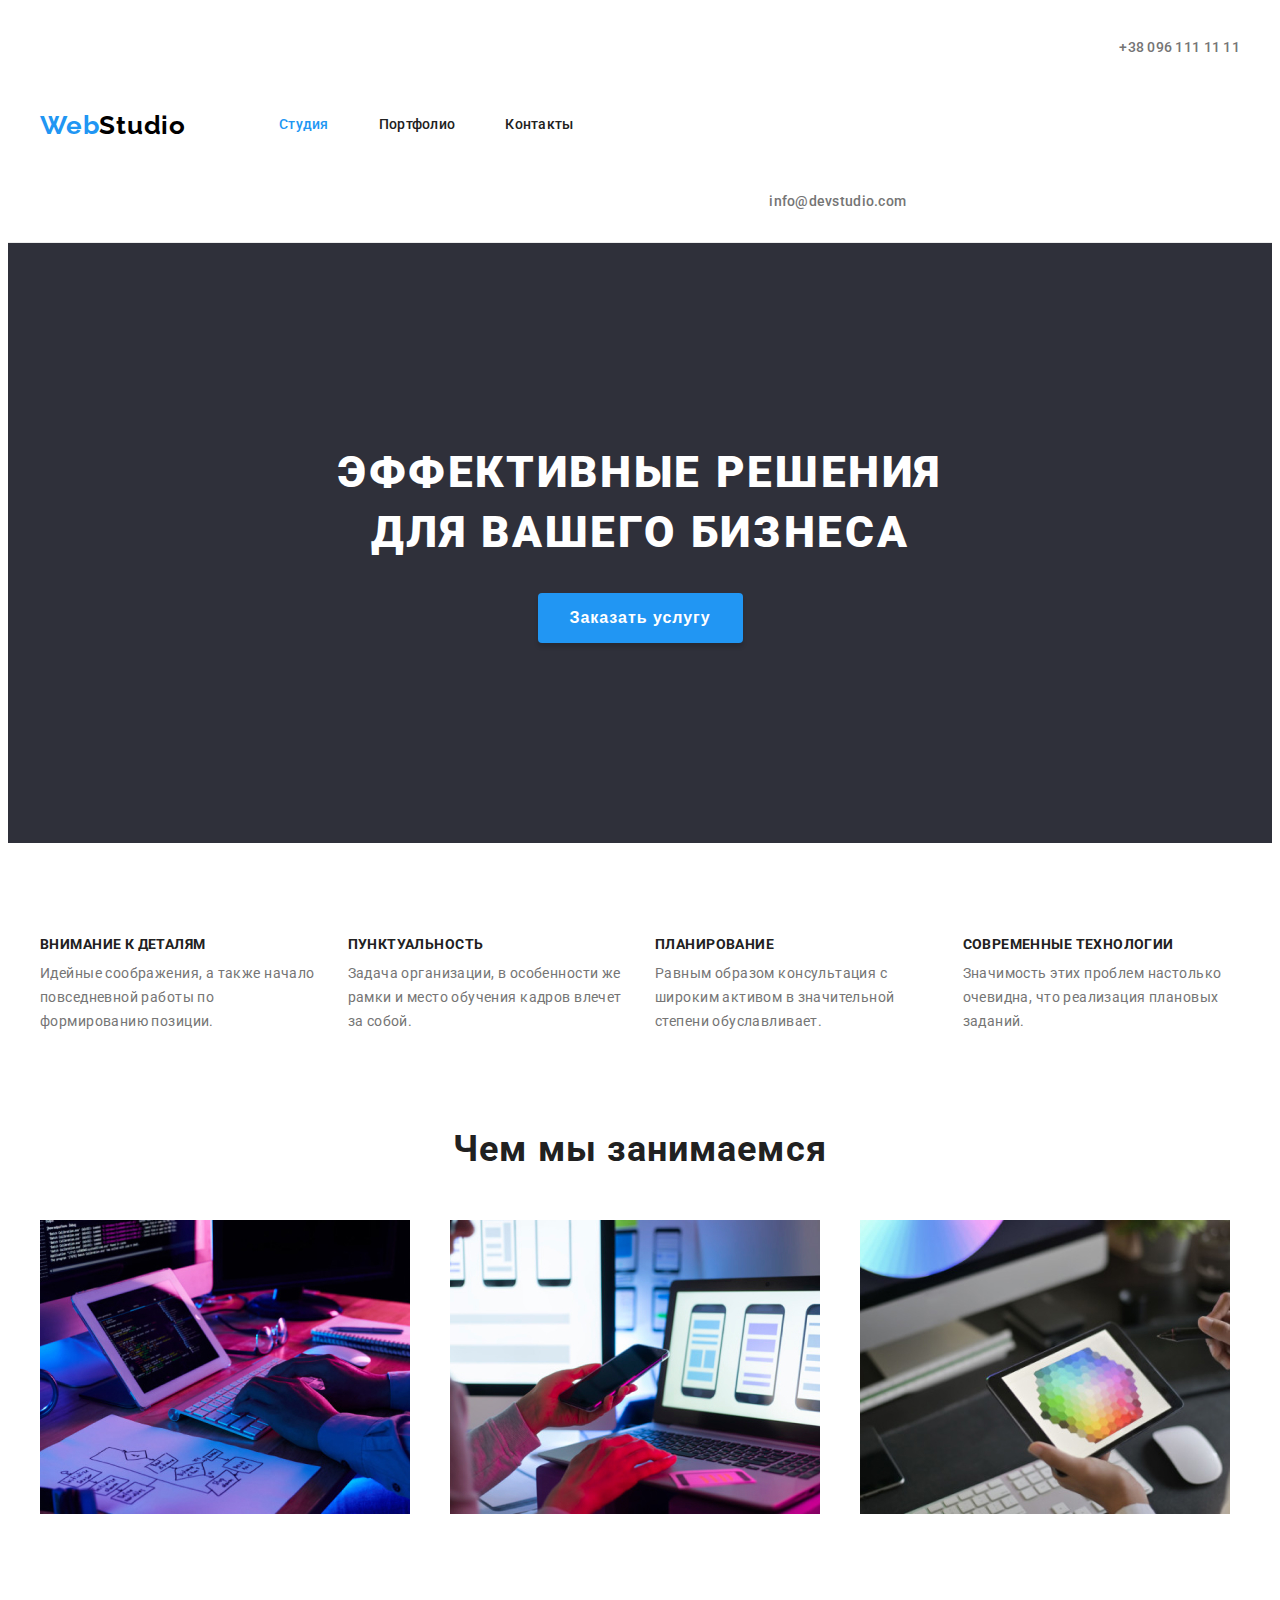
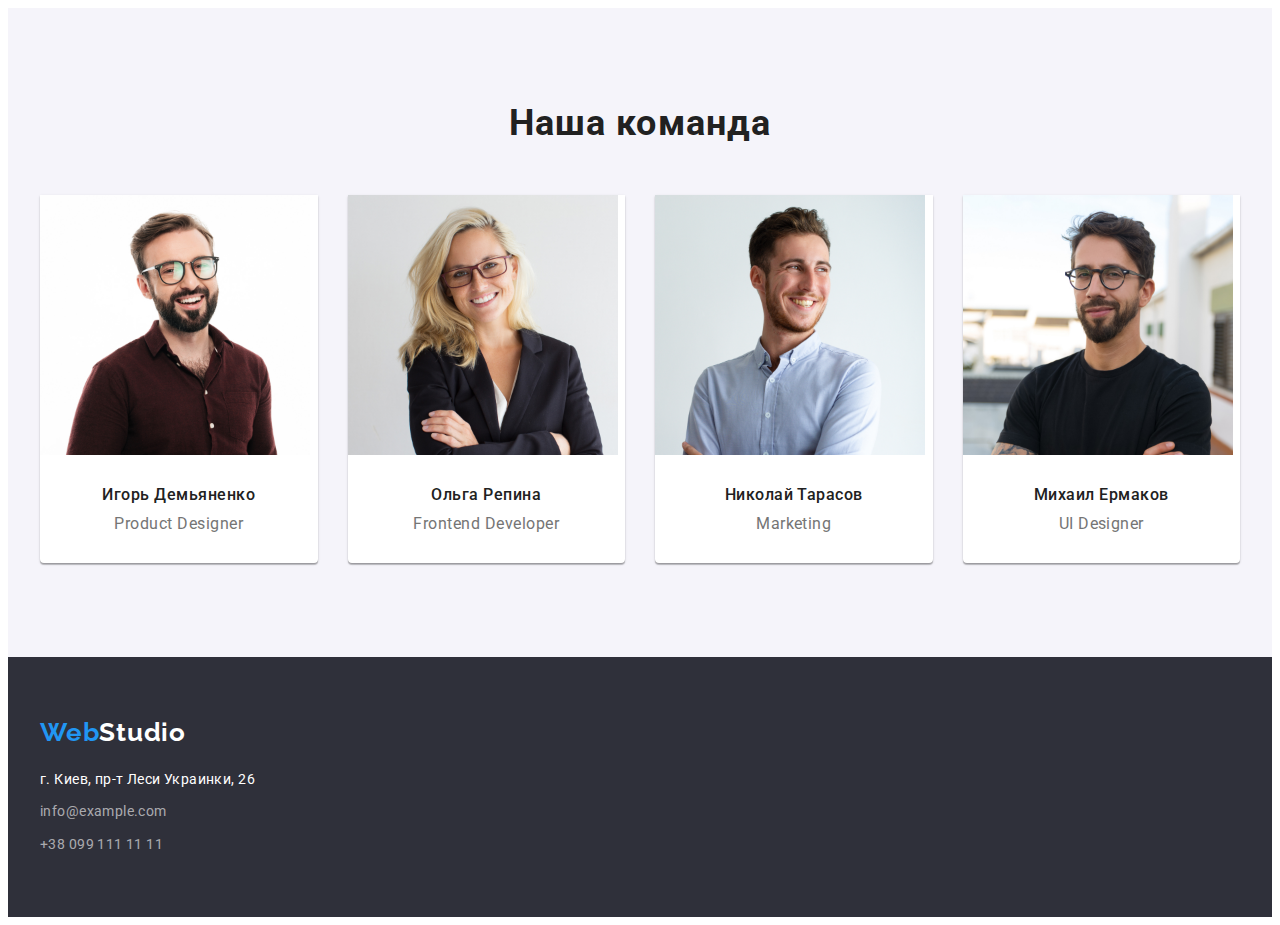
==== index.html @ 8e65040d "добавил svg в контакты" ====
<!DOCTYPE html>
<html lang="ru">

<head>
   <meta charset="UTF-8">
   <meta http-equiv="X-UA-Compatible" content="IE=edge">
   <meta name="viewport" content="width=device-width, initial-scale=1.0">
   <link rel="stylesheet" href="https://cdnjs.cloudflare.com/ajax/libs/modern-normalize/1.1.0/modern-normalize.min.css"
      integrity="sha512-wpPYUAdjBVSE4KJnH1VR1HeZfpl1ub8YT/NKx4PuQ5NmX2tKuGu6U/JRp5y+Y8XG2tV+wKQpNHVUX03MfMFn9Q=="
      crossorigin="anonymous" referrerpolicy="no-referrer" />
   <link rel="preconnect" href="https://fonts.googleapis.com">
   <link rel="preconnect" href="https://fonts.gstatic.com" crossorigin>
   <link
      href="https://fonts.googleapis.com/css2?family=Raleway:wght@700&family=Roboto:wght@400;500;700;900&display=swap"
      rel="stylesheet">
   <link rel="stylesheet" href="./css/styles.css">
   <title>Webstudio</title>
</head>

<body>
   <header class="page-header">
      <div class="container">
         <a class="logo link" href="./index.html" lang="en"><span class="logo-accent">Web</span>Studio</a>
         <!--Навигация на другие страници-->
         <nav class="main-nav">
            <ul class="main-nav-list item">
               <li class="main-nav-list-item"><a class="link-main-nav link link-main-nav-accent"
                     href="./index.html">Студия</a></li>
               <li class="main-nav-list-item"><a class="link-main-nav link" href="./portfolio.html">Портфолио</a></li>
               <li class="main-nav-list-item"><a class="link-main-nav link" href="">Контакты</a></li>
            </ul>
         </nav>
         <!--Контакты-->

         <ul class="head-contact item">
            <li class="list-head-contact">
               <svg>
                  <use href=""></use>
               </svg>
               <a class="link-contact link" href="mailto:info@devstudio.com">info@devstudio.com</a>
            </li>
            <li class="list-head-contact"><a class="link-contact link" href="tel:+380961111111">+38 096 111 11 11</a>
            </li>
         </ul>
      </div>

   </header>

   <main>
      <!--главный блок-->
      <section class="section background">
         <h1 class="main-title">Эффективные решения <br> для вашего бизнеса</h1>
         <button class="button" type="button">Заказать услугу</button>

      </section>

      <!--Особенности сайта-->
      <section class="section section-features">
         <div class="container">
            <h2 class="title-second visually-hidden">Особенности сайта</h2>
            <ul class="feature-list item">
               <li class="feature-item">
                  <h3 class="feature-title">Внимание к деталям</h3>
                  <p class="text-feature">Идейные соображения, а также начало повседневной работы по формированию
                     позиции.
                  </p>
               </li>
               <li class="feature-item">
                  <h3 class="feature-title">Пунктуальность</h3>
                  <p class="text-feature">Задача организации, в особенности же рамки и место обучения кадров влечет за
                     собой.</p>
               </li>
               <li class="feature-item">
                  <h3 class="feature-title">Планирование</h3>
                  <p class="text-feature">Равным образом консультация с широким активом в значительной степени
                     обуславливает.</p>
               </li>
               <li class="feature-item">
                  <h3 class="feature-title">Современные технологии</h3>
                  <p class="text-feature">Значимость этих проблем настолько очевидна, что реализация плановых заданий.
                  </p>
               </li>
            </ul>
         </div>

      </section>

      <!-- Чем мы занимаемся   -->
      <section class="section section-benefits">
         <div class="container">
            <h2 class="title-description">Чем мы занимаемся</h2>
            <ul class="list-description item">
               <li class="item-description"><img class="img-description" src="./image/box_1.jpg"
                     alt="руки на клавиатуре" width="370" height="294"> </li>
               <li class="item-description"><img class="img-description" src="./image/box_2.jpg" alt="в руках телефон"
                     width="370" height="294"></li>
               <li class="item-description"><img class="img-description" src="./image/box_3.jpg" alt="в руках планшет"
                     width="370" height="294"></li>
            </ul>
         </div>

      </section>

      <!-- Наша команда -->
      <section class="section team">
         <div class="container">
            <h2 class="title-team">Наша команда</h2>
            <ul class="list-team item">
               <li class="item-team"><img class="img-team" src="./image/igor.jpg" alt="Игорь" width="270" height="260">
                  <div class="block-name-profession">
                     <h3 class="title-name-team">Игорь Демьяненко</h3>
                     <p class="profession">Product Designer</p>
                  </div>
               </li>
               <li class="item-team"><img class="img-team" src="./image/olga.jpg" alt="Ольга" width="270" height="260">
                  <div class="block-name-profession">
                     <h3 class="title-name-team">Ольга Репина</h3>
                     <p class="profession">Frontend Developer</p>
                  </div>
               </li>
               <li class="item-team"><img class="img-team" src="./image/niko.jpg" alt="Николай" width="270"
                     height="260">
                  <div class="block-name-profession">
                     <h3 class="title-name-team">Николай Тарасов</h3>
                     <p class="profession">Marketing</p>
                  </div>
               </li>
               <li class="item-team"><img class="img-team" src="./image/miha.jpg" alt="Михаил" width="270" height="260">
                  <div class="block-name-profession">
                     <h3 class="title-name-team">Михаил Ермаков</h3>
                     <p class="profession">UI Designer</p>
                  </div>
               </li>
            </ul>
         </div>

      </section>
   </main>

   <!-- Футер контакты -->
   <footer class="page-footer">
      <div class="container background">
         <a class="logo link logo-footer" href="./index.html" lang="en"><span class="logo-accent">Web</span>Studio</a>
         <address>
            <ul class="list-contact item">
               <li class="item-adress"><a class="link-adress link" href="https://goo.gl/maps/WN71BLrKNxGnRLgBA"
                     target="blank" rel="noopener noreferrer">г. Киев, пр-т Леси Украинки, 26</a></li>
               <!-- нужно добавить атрибуты к таргет бланк, не помню какие -->
               <li class="item-contact"><a class="link-tel-email link"
                     href="mailto:info@devstudio.com">info@example.com</a></li>
               <li class="item-contact"><a class="link-tel-email link" href="tel:+380991111111">+38 099 111 11 11</a>
               </li>
            </ul>
         </address>
      </div>

   </footer>
</body>

</html>
---- css/styles.css ----
/* голубой #2196F3 */
/* цвет основоного текста, абзацев #757575 */
/* белые слова #FFFFFF */
/* заголовки и навигация #212121 */
/* Raleway – 700, а для Roboto – 400, 500, 700 и 900 */

:root {
   --color-title: #212121;
   --color-main: #757575;
   --color-accent: #2196f3;
   --color-background: #2f303a;
}

h1,
h2,
h3,
h4,
h5,
h6,
p {
   margin-top: 0;
   margin-bottom: 0;
}

ul,
ol {
   margin-top: 0;
   margin-bottom: 0;
   padding-left: 0;
}

body {
   font-family: "Roboto", sans-serif;
   color: var(--color-main);
}

img {
   display: block;
}

/* Components */
.link {
   text-decoration: none;
   color: inherit;
}
.item {
   list-style: none;
}
.logo {
   display: block;
   padding: 24px 0;

   font-family: Raleway, sans-serif;
   letter-spacing: 0.03em;
   font-weight: 700;
   font-size: 26px;
   line-height: 1.19;
   color: #000000;
}
.logo-accent {
   color: var(--color-accent);
}

.container {
   width: 1200px;
   margin: 0 auto;
   padding: 0 15px;
}

.section {
   padding-bottom: 94px;
   padding-top: 94px;
}
/* .padding-container {
   padding-top: 94px;
   padding-bottom: 94px;
} */

.visually-hidden {
   position: absolute;
   clip: rect(0 0 0 0);
   width: 1px;
   height: 1px;
   margin: -1px;
}
/* End Components */

/* Header */

.page-header {
   border-bottom: 1px solid #ececec;
}

.page-header .container {
   display: flex;
   align-items: center;
}

.main-nav {
   margin-left: 93px;
}

.main-nav-list {
   display: flex;
}

.link-main-nav {
   display: block;
   padding: 32px 0;

   font-weight: 500;
   font-size: 14px;
   line-height: 1.14;
   letter-spacing: 0.02em;
   color: var(--color-title);
}

.link-main-nav:hover,
.link-main-nav:focus {
   color: var(--color-accent);
}

.main-nav-list-item {
   margin-left: 50px;
}

.main-nav-list-item:first-child {
   margin-left: 0;
}

.head-contact {
   display: flex;
   margin-left: auto;
}

/* .list-head-contact {
   margin-left: 50px;
}

.list-head-contact:first-child {
   margin-left: 0;
} */

.list-head-contact:not(:first-child) {
   margin-left: 50px;
}

.link-contact {
   display: block;
   padding: 32px 0;

   font-weight: 500;
   font-size: 14px;
   line-height: 1.14;
   letter-spacing: 0.02em;
   color: var(--color-main);
}

.link-main-nav-accent {
   color: var(--color-accent);
}
.link-contact:hover,
.link-contact:focus {
   color: var(--color-accent);
}

/* End header */

/* Hero */
.section.background {
   background-color: var(--color-background);
   padding: 200px 0;
}
.main-title {
   margin-bottom: 30px;

   font-weight: 900;
   font-size: 44px;
   line-height: 1.36;
   text-align: center;
   letter-spacing: 0.06em;
   text-transform: uppercase;

   color: #ffffff;
}
.button {
   display: block;
   padding: 10px 32px;
   margin-left: auto;
   margin-right: auto;

   font-weight: 700;
   font-size: 16px;
   line-height: 1.87;
   letter-spacing: 0.06em;
   color: #ffffff;
   background: var(--color-accent);
   box-shadow: 0px 4px 4px rgba(0, 0, 0, 0.15);
   border-radius: 4px;
   cursor: pointer;
   border: none;
}
.button:hover,
.button:focus {
   background-color: #188ce8;
}

/* End Hero */

/* Особенности сайта */
.section-features {
   padding-bottom: 47px;
}

.feature-list {
   display: flex;
   flex-wrap: wrap;
   margin-top: -30px;
   margin-left: -30px;
}

.feature-item {
   margin-top: 30px;
   margin-left: 30px;
   flex-basis: calc((100% - 120px) / 4);
}

.feature-title {
   font-size: 14px;
   line-height: 1.14;
   letter-spacing: 0.03em;
   text-transform: uppercase;
   color: var(--color-title);
}
.text-feature {
   margin-top: 10px;

   font-size: 14px;
   line-height: 1.71;
   letter-spacing: 0.03em;
}
/* End Особенностей сайта */

/* Чем мы занимаемся */
.section-benefits {
   padding-top: 47px;
}

.list-description {
   display: flex;
   flex-wrap: wrap;
   margin-top: -30px;
   margin-left: -30px;
}

.item-description {
   margin-top: 30px;
   margin-left: 30px;
   flex-basis: calc((100% - 90px) / 3);
}

.title-description {
   margin-bottom: 50px;

   font-size: 36px;
   line-height: 1.17;
   letter-spacing: 0.03em;
   text-align: center;
   color: var(--color-title);
}
/* End чем мы занимаемся */

/* Our team */
.section.team {
   background: #f5f4fa;
}

.title-team {
   margin-bottom: 50px;

   font-size: 36px;
   line-height: 1.17;
   letter-spacing: 0.03em;
   text-align: center;
   color: var(--color-title);
}

.list-team {
   display: flex;
   flex-wrap: wrap;
   margin-top: -30px;
   margin-left: -30px;
}

/* .item-team + .item-team {
   margin-left: 30px;
} */

.item-team {
   margin-top: 30px;
   margin-left: 30px;
   flex-basis: calc((100% - 120px) / 4);

   background: #ffffff;
   box-shadow: 0px 1px 3px rgba(0, 0, 0, 0.12), 0px 1px 1px rgba(0, 0, 0, 0.14), 0px 2px 1px rgba(0, 0, 0, 0.2);
   border-radius: 0px 0px 4px 4px;
}

.block-name-profession {
   padding: 30px 0;
}

.title-name-team {
   margin-bottom: 10px;

   font-weight: 500;
   font-size: 16px;
   line-height: 1.19;
   letter-spacing: 0.03em;
   text-align: center;
   color: var(--color-title);
}
.profession {
   font-size: 16px;
   line-height: 1.19;
   letter-spacing: 0.03em;
   text-align: center;
}
/* End our team */

/* Footer */
.page-footer {
   background-color: var(--color-background);
}

footer .logo {
   padding-top: 60px;
   padding-bottom: 0;
}

.list-contact {
   margin-top: 20px;
}

.item-contact {
   margin-top: 9px;
}

.item-contact:last-child {
   padding-bottom: 60px;
}

.link-adress {
   font-size: 14px;
   line-height: 1.71;
   letter-spacing: 0.03em;
   font-style: normal;
   color: #ffffff;
}
.link-tel-email {
   font-size: 14px;
   font-style: normal;
   line-height: 1.71;
   letter-spacing: 0.03em;
   color: rgba(255, 255, 255, 0.6);
}
.logo-footer {
   color: #ffffff;
}

/* Portfolio */

.list-button {
   display: flex;
   justify-content: center;
   flex-wrap: wrap;
   margin-bottom: 50px;
}

.item-list-button {
   margin-left: 8px;
}

.item-list-button:first-child {
   margin-left: 0;
}

.button-portfolio {
   padding: 6px 22px;

   background: #f5f4fa;
   border-radius: 4px;
   font-family: inherit;
   font-weight: 500;
   font-size: 16px;
   line-height: 1.62;
   letter-spacing: 0.03em;
   text-align: center;
   color: var(--color-title);
   border: none;

   cursor: pointer;
}
.button-portfolio:hover,
.button-portfolio:focus {
   color: #ffffff;
   background: var(--color-accent);
}

.list-cards {
   display: flex;
   flex-wrap: wrap;
   margin-top: -30px;
   margin-left: -30px;
   /* justify-content: space-between; */
}

.item-cards {
   margin-top: 30px;
   margin-left: 30px;
   flex-basis: calc((100% - 90px) / 3);
}

/* .item-cards:not(:nth-last-child(-n + 3)) {
   margin-bottom: 30px;
}

.item-cards:nth-child(3n) {
   margin-right: 0;
} Другой способ*/

.block-portfolio-cards {
   padding: 20px 24px;
   border: 1px solid #eeeeee;
}

.title-cards {
   margin-bottom: 4px;

   font-size: 18px;
   line-height: 2;
   letter-spacing: 0.06em;
   color: var(--color-title);
}
.description-cards {
   font-size: 16px;
   line-height: 1.87;
   letter-spacing: 0.03em;
   color: var(--color-main);
}

.end-padding {
   padding-bottom: 94px;
}
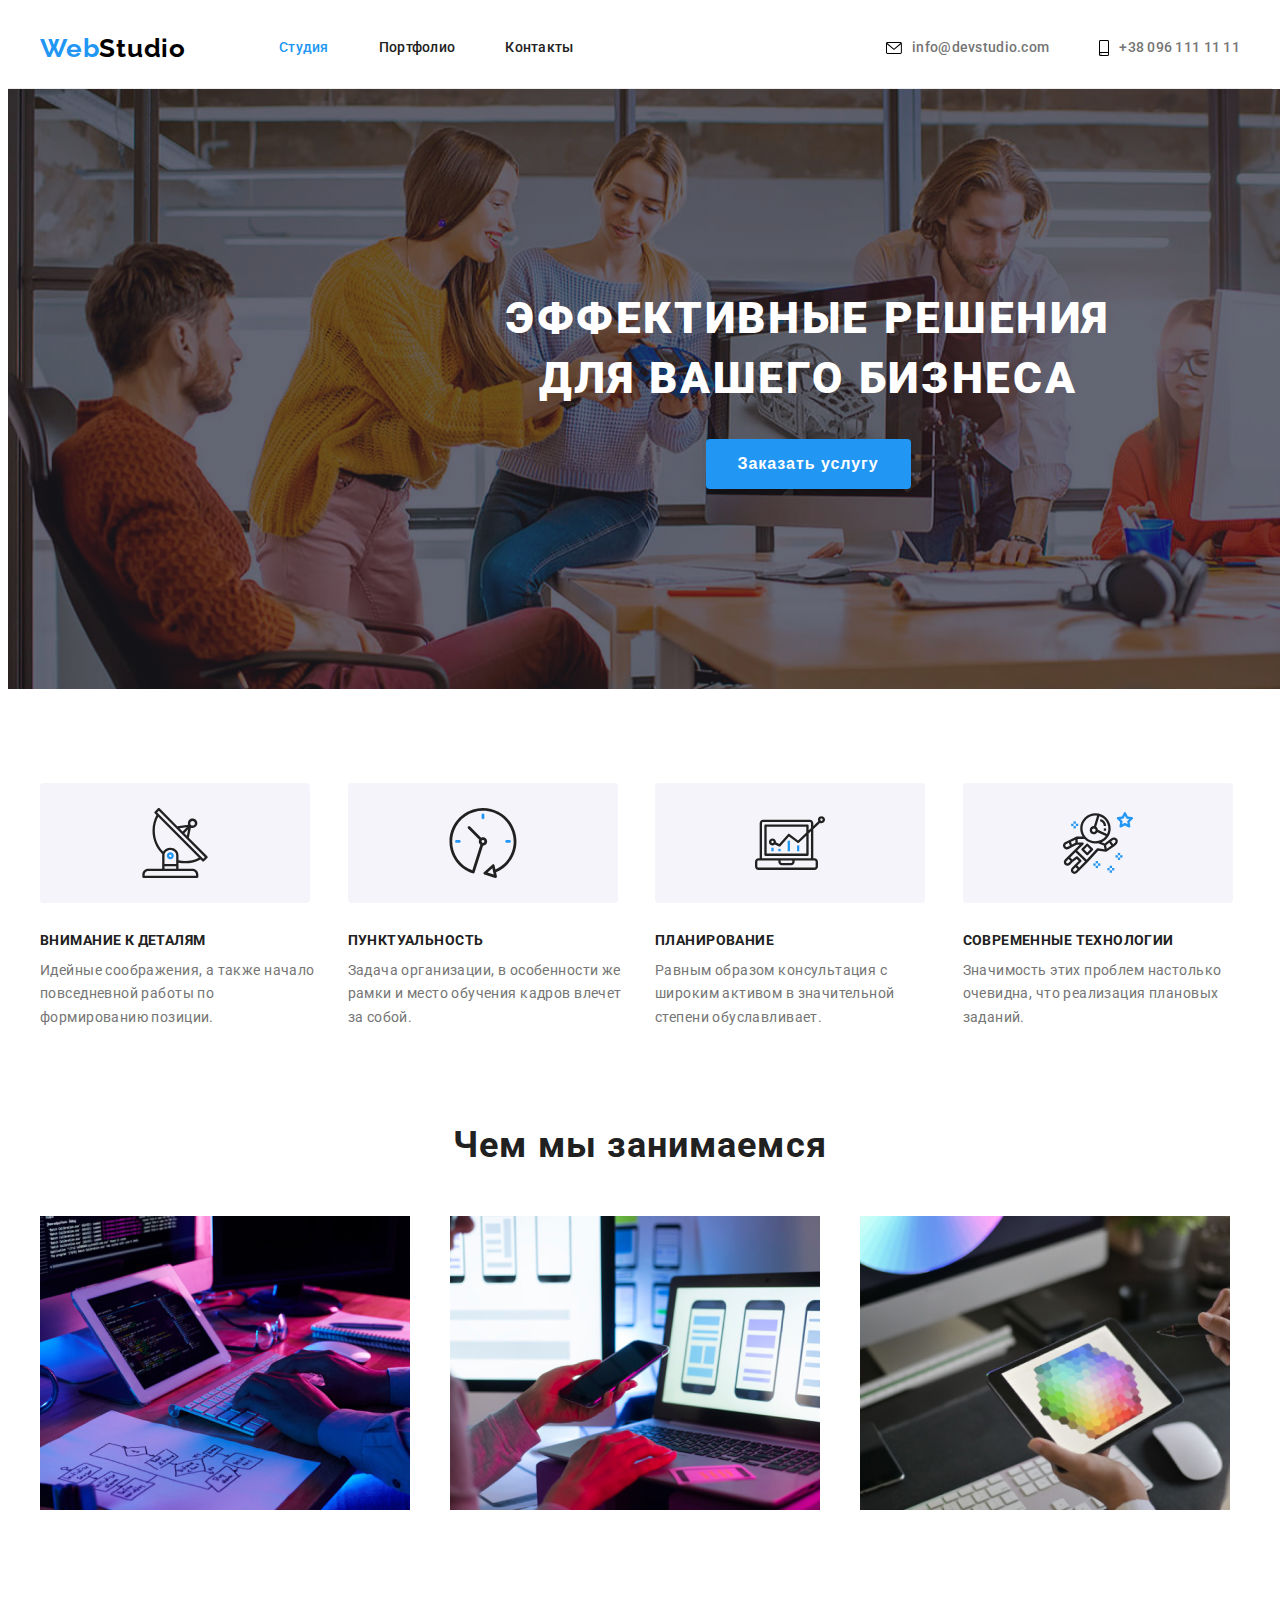
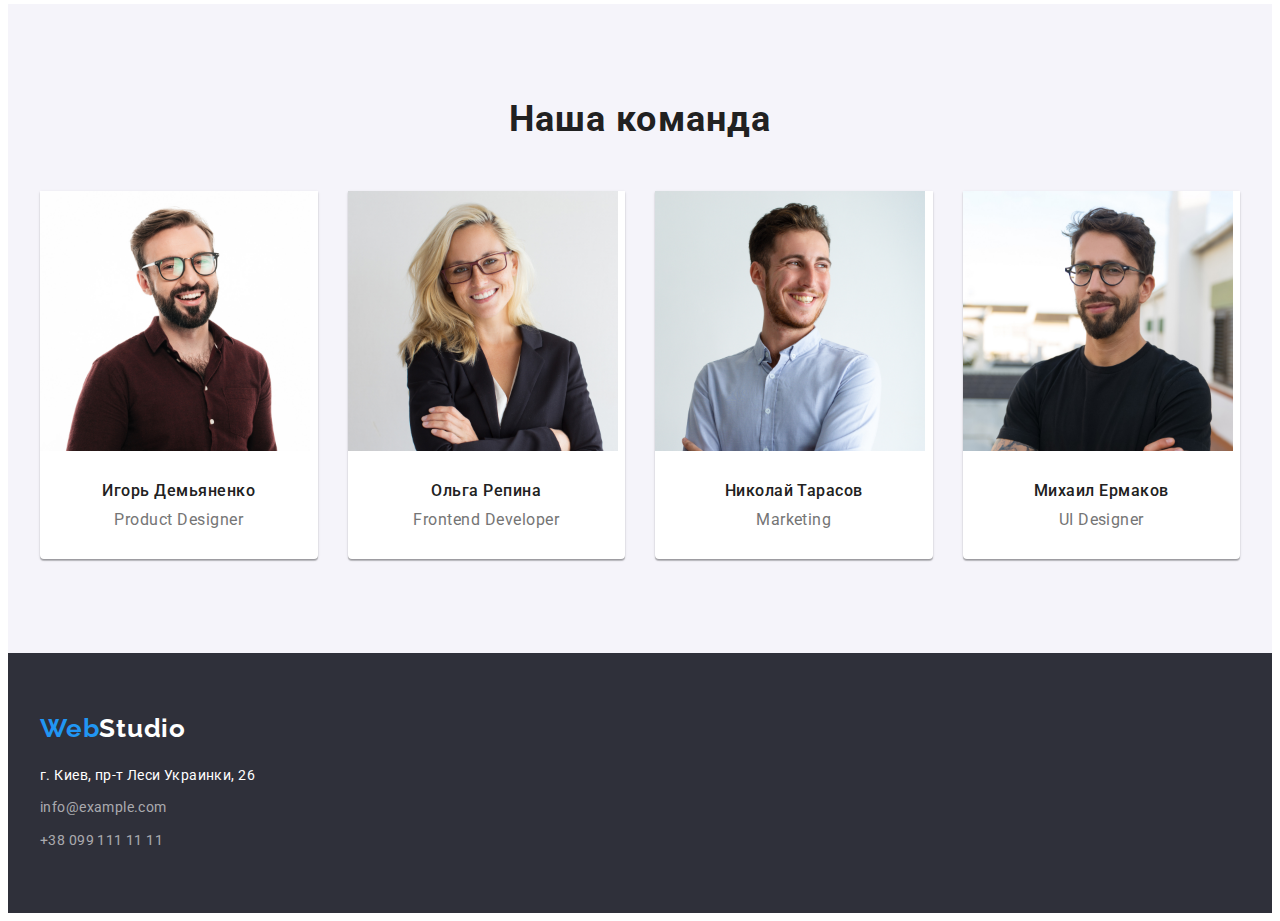
==== commit b73bfebf: "добавил фон и иконки в хедер и особености" ====
--- a/index.html
+++ b/index.html
@@ -34,12 +34,18 @@
 
          <ul class="head-contact item">
             <li class="list-head-contact">
-               <svg>
-                  <use href=""></use>
-               </svg>
-               <a class="link-contact link" href="mailto:info@devstudio.com">info@devstudio.com</a>
+               <a class="link-contact link" href="mailto:info@devstudio.com">
+                  <svg class="contact-icon" width="16" height="12">
+                     <use href="./image/icons.svg#icon-envelope-hover"></use>
+                  </svg>
+                  info@devstudio.com</a>
             </li>
-            <li class="list-head-contact"><a class="link-contact link" href="tel:+380961111111">+38 096 111 11 11</a>
+            <li class="list-head-contact">
+               <a class="link-contact link" href="tel:+380961111111">
+                  <svg class="contact-icon" width="10" height="16">
+                     <use href="./image/icons.svg#icon-smartphone"></use>
+                  </svg>
+                  +38 096 111 11 11</a>
             </li>
          </ul>
       </div>
@@ -60,22 +66,42 @@
             <h2 class="title-second visually-hidden">Особенности сайта</h2>
             <ul class="feature-list item">
                <li class="feature-item">
+                  <div class="block-icon">
+                     <svg class="features-icon">
+                        <use href=./image/icons.svg#icon-antenna-1></use>
+                     </svg>
+                  </div>
                   <h3 class="feature-title">Внимание к деталям</h3>
                   <p class="text-feature">Идейные соображения, а также начало повседневной работы по формированию
                      позиции.
                   </p>
                </li>
                <li class="feature-item">
+                  <div class="block-icon">
+                     <svg class="features-icon">
+                        <use href=./image/icons.svg#icon-clock-1></use>
+                     </svg>
+                  </div>
                   <h3 class="feature-title">Пунктуальность</h3>
                   <p class="text-feature">Задача организации, в особенности же рамки и место обучения кадров влечет за
                      собой.</p>
                </li>
                <li class="feature-item">
+                  <div class="block-icon">
+                     <svg class="features-icon">
+                        <use href=./image/icons.svg#icon-diagram-1></use>
+                     </svg>
+                  </div>
                   <h3 class="feature-title">Планирование</h3>
                   <p class="text-feature">Равным образом консультация с широким активом в значительной степени
                      обуславливает.</p>
                </li>
                <li class="feature-item">
+                  <div class="block-icon">
+                     <svg class="features-icon">
+                        <use href=./image/icons.svg#icon-astronaut-1></use>
+                     </svg>
+                  </div>
                   <h3 class="feature-title">Современные технологии</h3>
                   <p class="text-feature">Значимость этих проблем настолько очевидна, что реализация плановых заданий.
                   </p>
--- a/css/styles.css
+++ b/css/styles.css
@@ -146,7 +146,8 @@
 }
 
 .link-contact {
-   display: block;
+   display: flex;
+   align-items: center;
    padding: 32px 0;
 
    font-weight: 500;
@@ -164,11 +165,24 @@
    color: var(--color-accent);
 }
 
+.contact-icon {
+   margin-right: 10px;
+}
+
+.link-contact:hover .contact-icon,
+.link-contact:focus .contact-icon {
+   fill: currentColor;
+}
 /* End header */
 
 /* Hero */
 .section.background {
-   background-color: var(--color-background);
+   background-image: linear-gradient(rgba(47, 48, 58, 0.4), rgba(47, 48, 58, 0.4)), url(../image/bg.jpg);
+   background-color: #c4c4c4;
+   width: 1600px;
+   margin: 0 auto;
+   background-size: cover;
+
    padding: 200px 0;
 }
 .main-title {
@@ -239,6 +253,22 @@
    line-height: 1.71;
    letter-spacing: 0.03em;
 }
+
+.block-icon {
+   display: flex;
+   justify-content: center;
+   align-items: center;
+   width: 270px;
+   height: 120px;
+   background: #f5f4fa;
+   border-radius: 4px;
+   margin-bottom: 30px;
+}
+
+.features-icon {
+   width: 70px;
+   height: 70px;
+}
 /* End Особенностей сайта */
 
 /* Чем мы занимаемся */
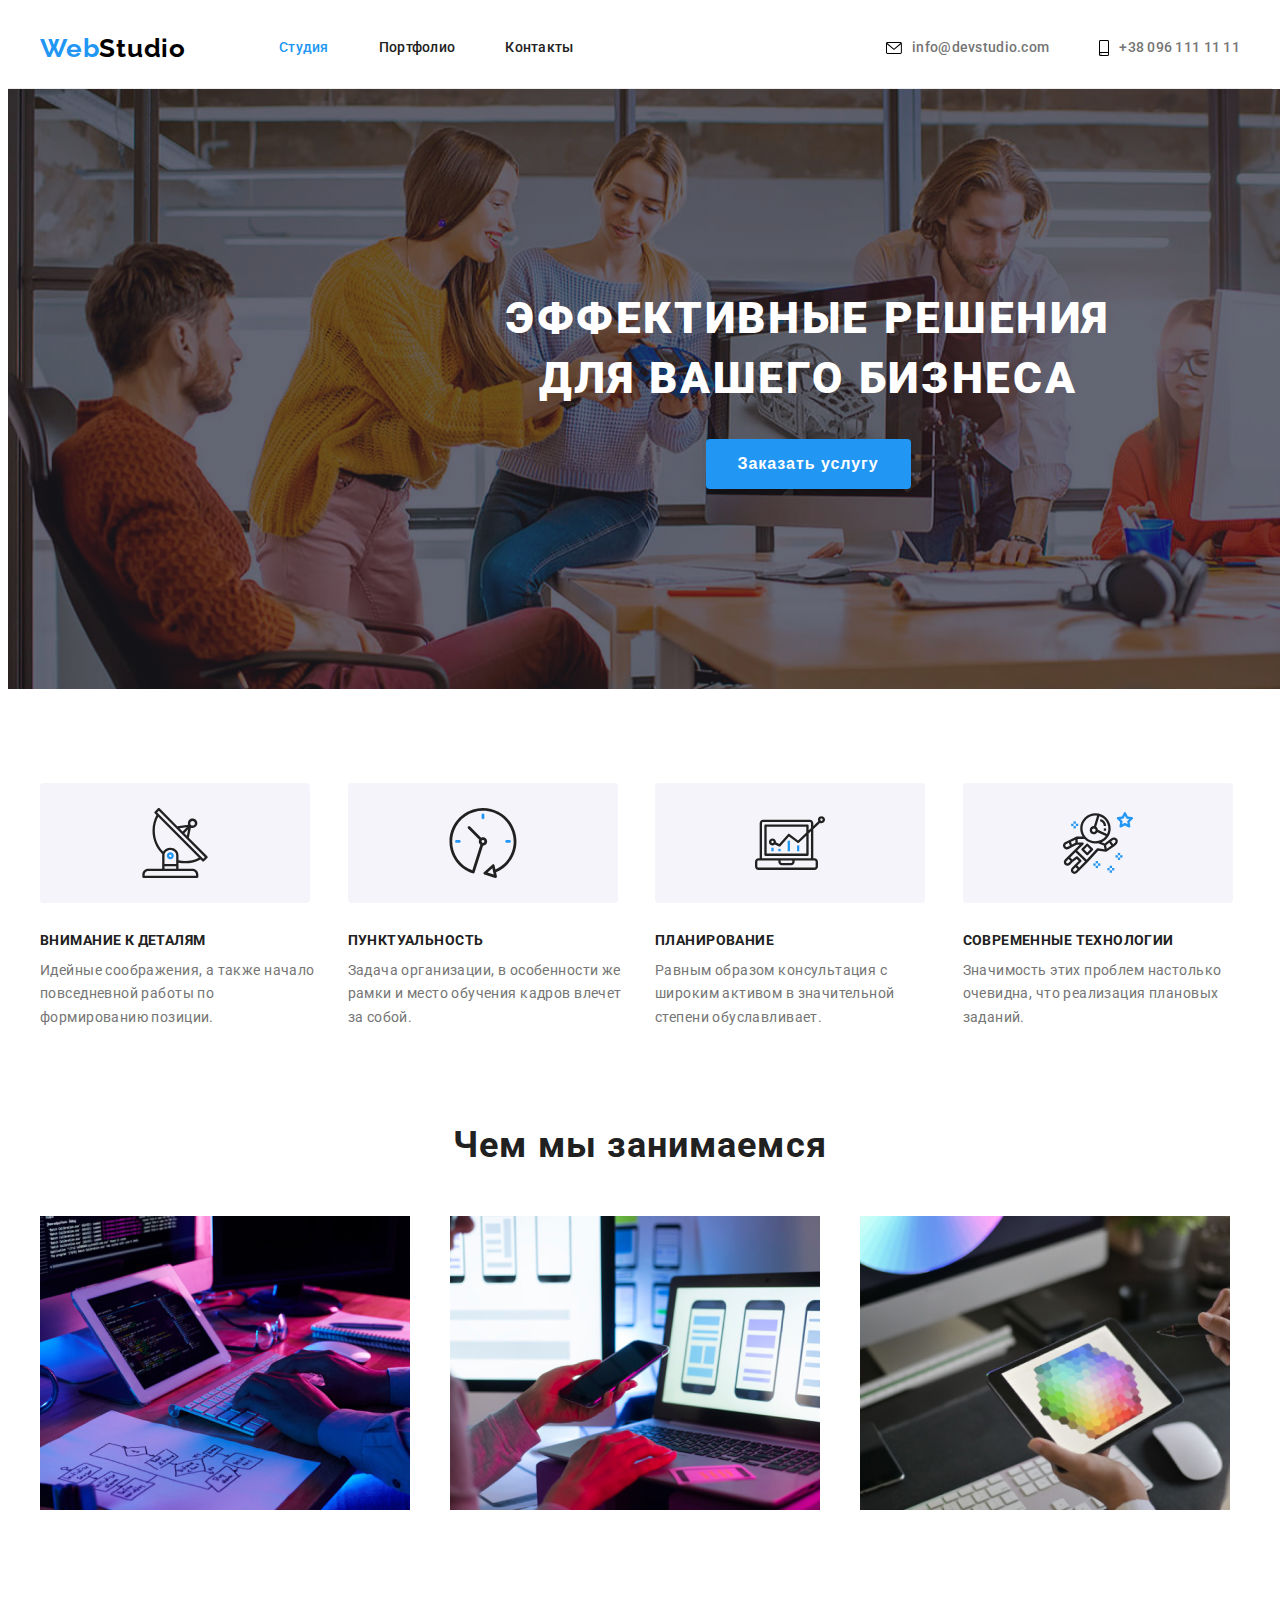
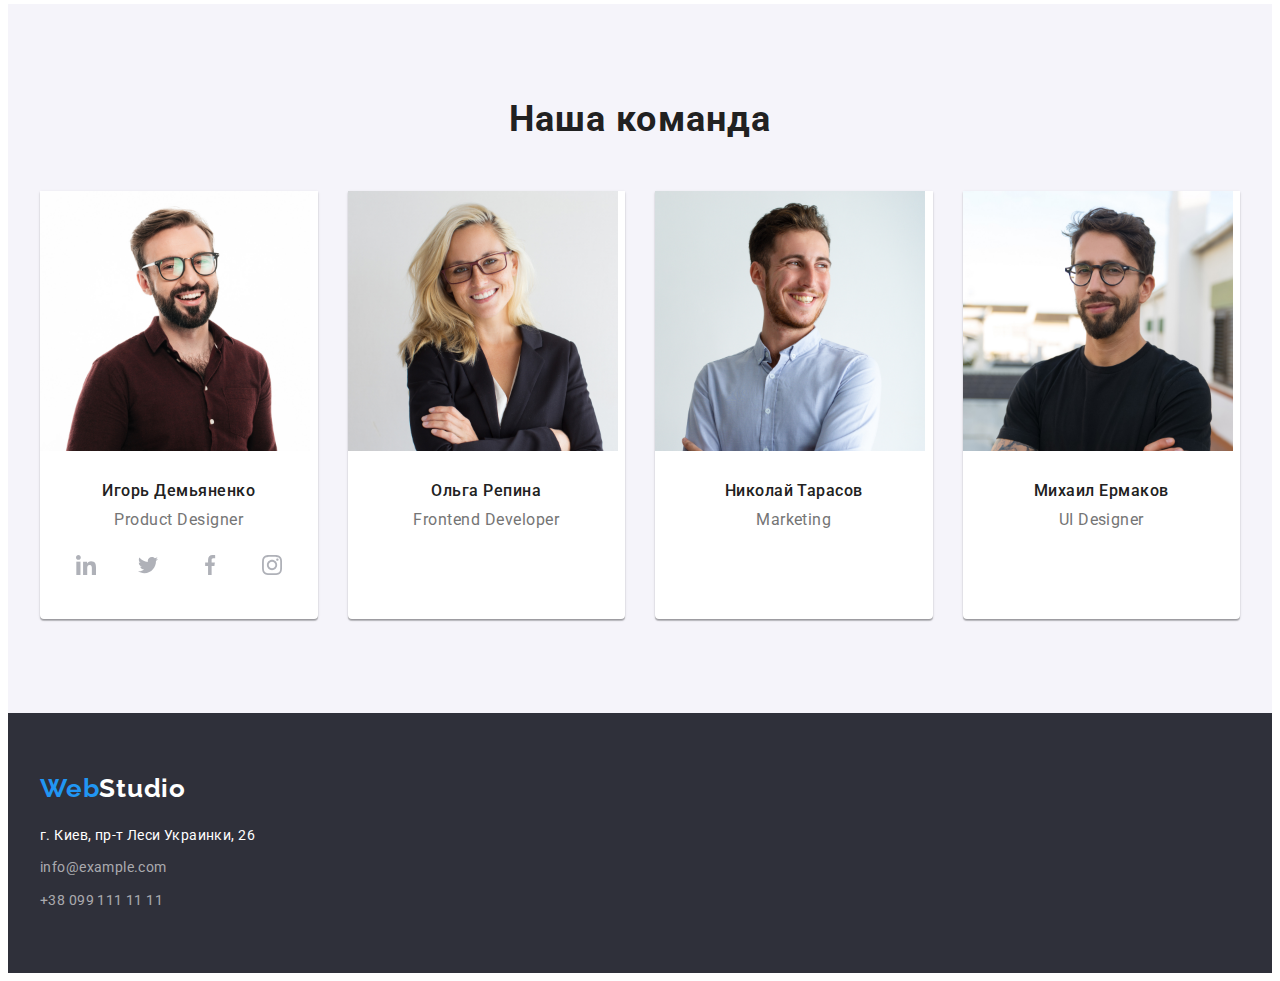
==== commit 2d781582: "начал добавлять социальные иконки в нашу команду" ====
--- a/index.html
+++ b/index.html
@@ -137,6 +137,36 @@
                      <h3 class="title-name-team">Игорь Демьяненко</h3>
                      <p class="profession">Product Designer</p>
                   </div>
+                  <ul class="list-icons item">
+                     <li class="item-icon">
+                        <a href="" class="link-social-icon link">
+                           <svg class="social-icon">
+                              <use href="./image/icons.svg#icon-linkedin"></use>
+                           </svg>
+                        </a>
+                     </li>
+                     <li class="item-icon">
+                        <a href="" class="link-social-icon link">
+                           <svg class="social-icon">
+                              <use href="./image/icons.svg#icon-twitter"></use>
+                           </svg>
+                        </a>
+                     </li>
+                     <li class="item-icon">
+                        <a href="" class="link-social-icon link">
+                           <svg class="social-icon">
+                              <use href="./image/icons.svg#icon-facebook"></use>
+                           </svg>
+                        </a>
+                     </li>
+                     <li class="item-icon">
+                        <a href="" class="link-social-icon link">
+                           <svg class="social-icon">
+                              <use href="./image/icons.svg#icon-instagram"></use>
+                           </svg>
+                        </a>
+                     </li>
+                  </ul>
                </li>
                <li class="item-team"><img class="img-team" src="./image/olga.jpg" alt="Ольга" width="270" height="260">
                   <div class="block-name-profession">
--- a/css/styles.css
+++ b/css/styles.css
@@ -305,6 +305,10 @@
    background: #f5f4fa;
 }
 
+.img-team {
+   margin-bottom: 30px;
+}
+
 .title-team {
    margin-bottom: 50px;
 
@@ -322,6 +326,19 @@
    margin-left: -30px;
 }
 
+.social-icon {
+   width: 20px;
+   height: 20px;
+}
+
+.list-icons {
+   display: flex;
+   justify-content: space-between;
+   align-items: center;
+   width: 206px;
+   height: 44px;
+   margin: 0 auto;
+}
 /* .item-team + .item-team {
    margin-left: 30px;
 } */
@@ -330,6 +347,7 @@
    margin-top: 30px;
    margin-left: 30px;
    flex-basis: calc((100% - 120px) / 4);
+   padding-bottom: 30px;
 
    background: #ffffff;
    box-shadow: 0px 1px 3px rgba(0, 0, 0, 0.12), 0px 1px 1px rgba(0, 0, 0, 0.14), 0px 2px 1px rgba(0, 0, 0, 0.2);
@@ -337,7 +355,8 @@
 }
 
 .block-name-profession {
-   padding: 30px 0;
+   /* padding: 30px 0; */
+   margin-bottom: 16px;
 }
 
 .title-name-team {
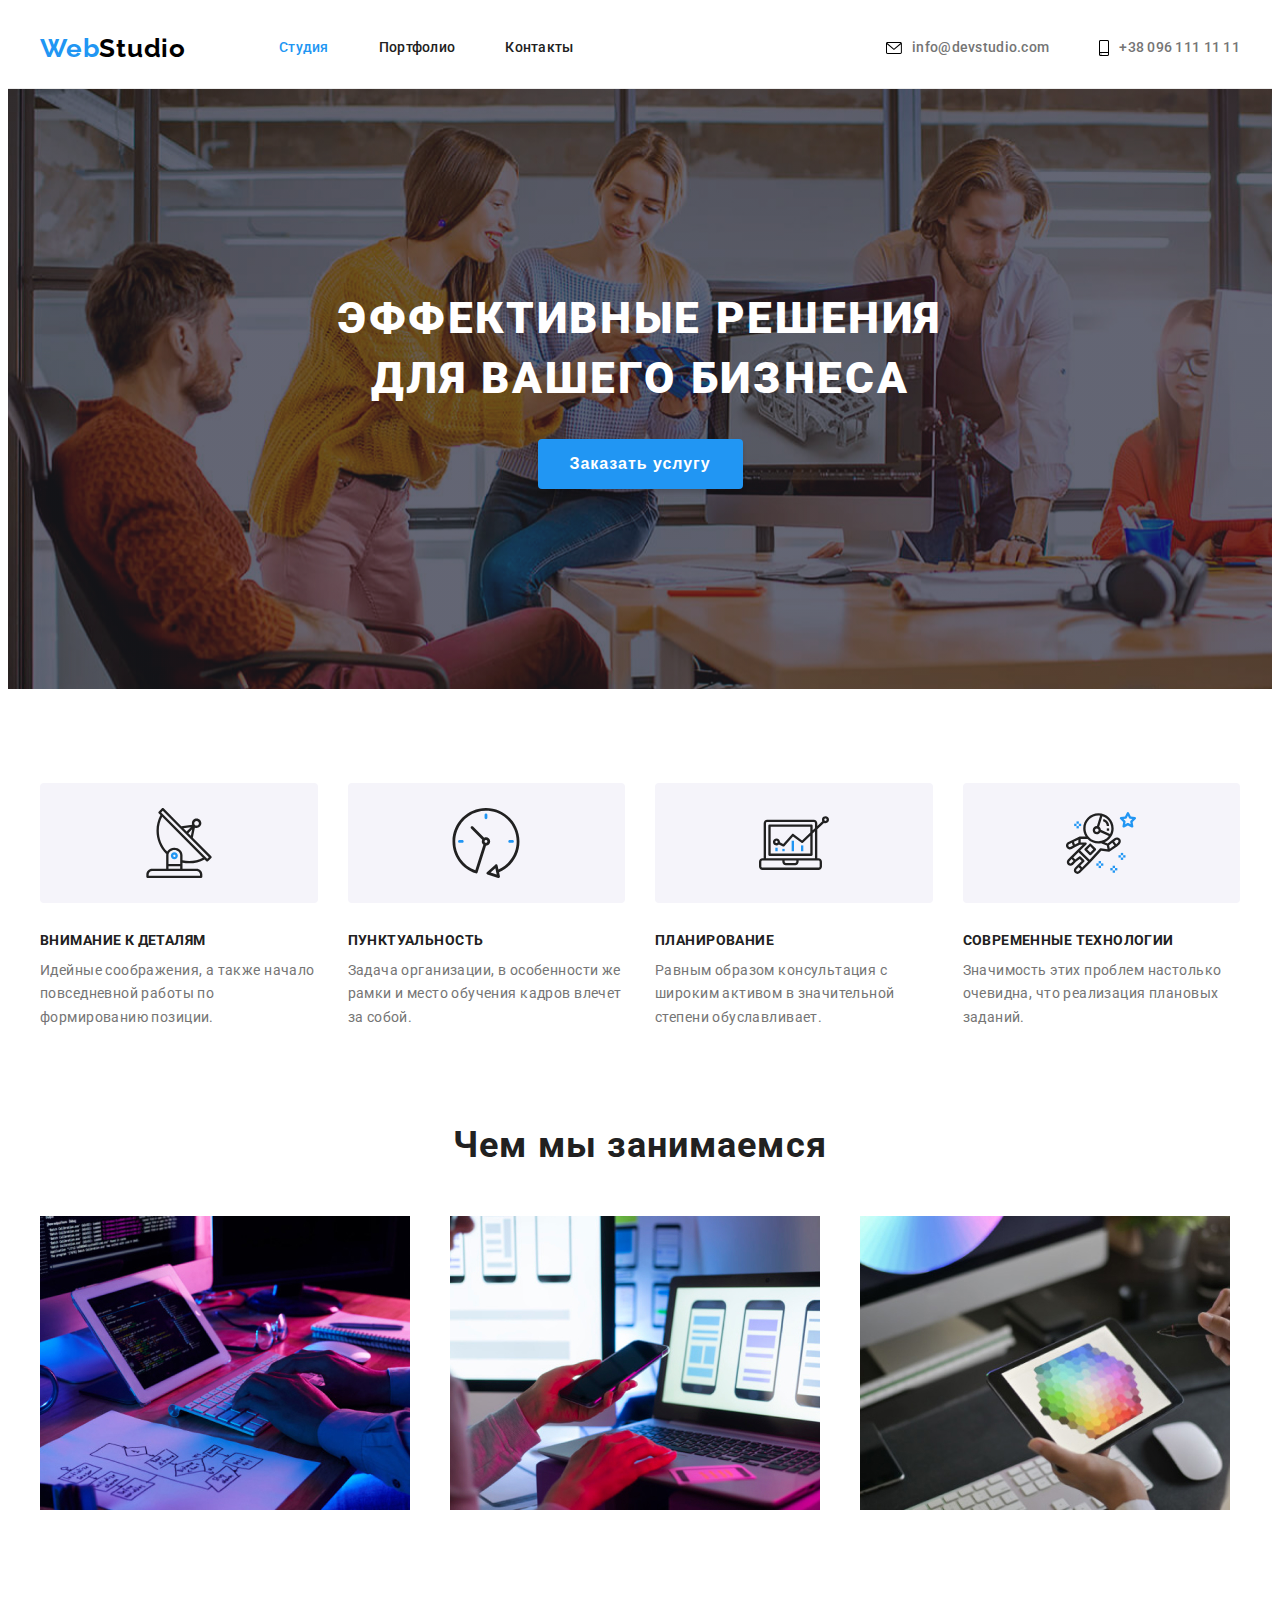
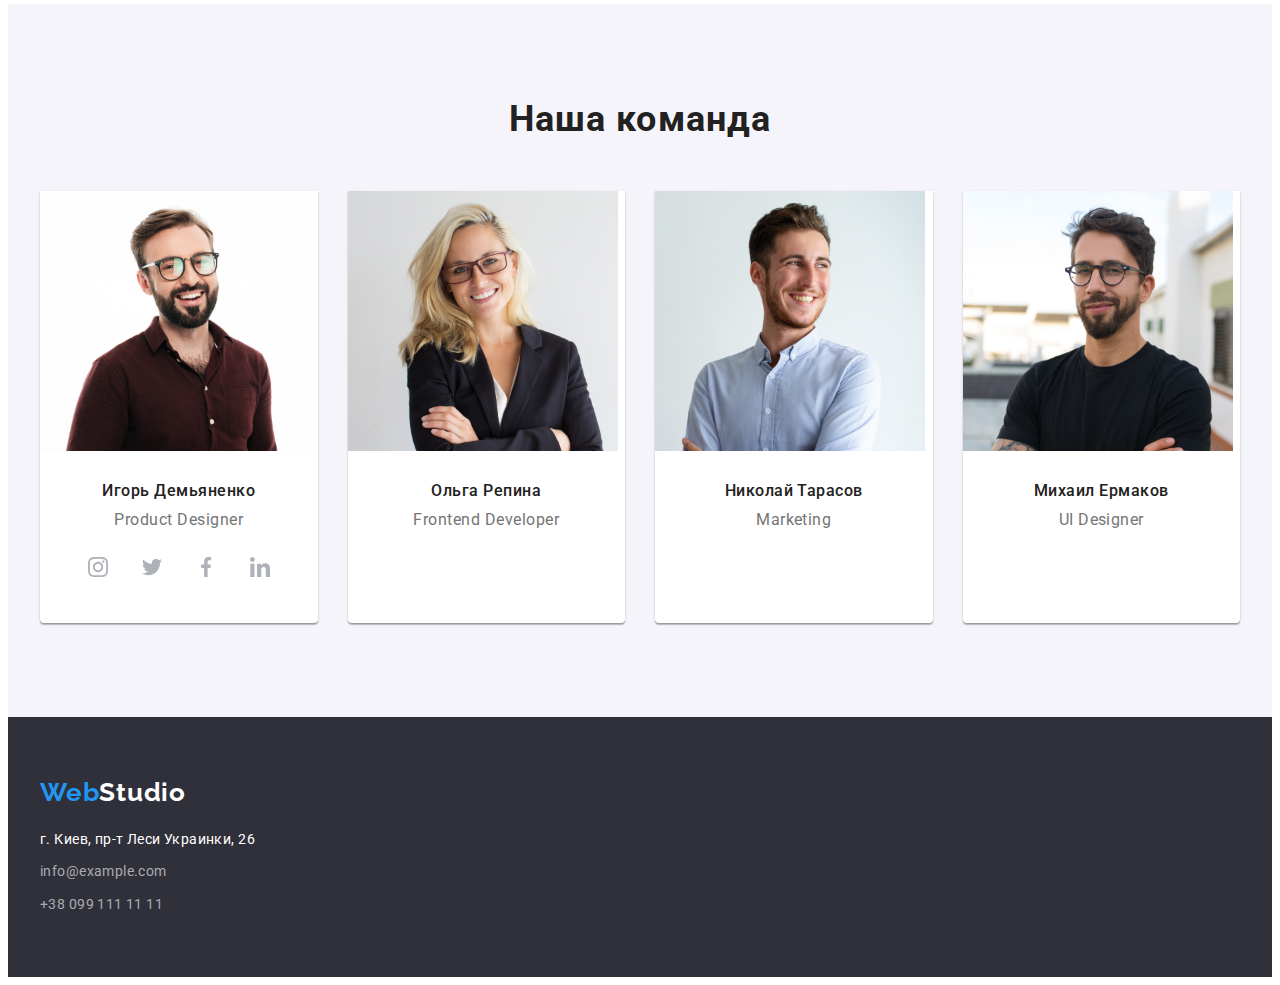
==== commit 825a01be: "повесил ховер на социальные иконки" ====
--- a/index.html
+++ b/index.html
@@ -141,28 +141,28 @@
                      <li class="item-icon">
                         <a href="" class="link-social-icon link">
                            <svg class="social-icon">
+                              <use href="./image/icons.svg#icon-instagram"></use>
+                           </svg>
+                        </a>
+                     </li>
+                     <li class="item-icon">
+                        <a href="" class="link-social-icon link">
+                           <svg class="social-icon">
+                              <use href="./image/icons.svg#icon-twitter"></use>
+                           </svg>
+                        </a>
+                     </li>
+                     <li class="item-icon">
+                        <a href="" class="link-social-icon link">
+                           <svg class="social-icon">
+                              <use href="./image/icons.svg#icon-facebook"></use>
+                           </svg>
+                        </a>
+                     </li>
+                     <li class="item-icon">
+                        <a href="" class="link-social-icon link">
+                           <svg class="social-icon">
                               <use href="./image/icons.svg#icon-linkedin"></use>
-                           </svg>
-                        </a>
-                     </li>
-                     <li class="item-icon">
-                        <a href="" class="link-social-icon link">
-                           <svg class="social-icon">
-                              <use href="./image/icons.svg#icon-twitter"></use>
-                           </svg>
-                        </a>
-                     </li>
-                     <li class="item-icon">
-                        <a href="" class="link-social-icon link">
-                           <svg class="social-icon">
-                              <use href="./image/icons.svg#icon-facebook"></use>
-                           </svg>
-                        </a>
-                     </li>
-                     <li class="item-icon">
-                        <a href="" class="link-social-icon link">
-                           <svg class="social-icon">
-                              <use href="./image/icons.svg#icon-instagram"></use>
                            </svg>
                         </a>
                      </li>
--- a/css/styles.css
+++ b/css/styles.css
@@ -179,7 +179,7 @@
 .section.background {
    background-image: linear-gradient(rgba(47, 48, 58, 0.4), rgba(47, 48, 58, 0.4)), url(../image/bg.jpg);
    background-color: #c4c4c4;
-   width: 1600px;
+   max-width: 1600px;
    margin: 0 auto;
    background-size: cover;
 
@@ -258,11 +258,10 @@
    display: flex;
    justify-content: center;
    align-items: center;
-   width: 270px;
-   height: 120px;
    background: #f5f4fa;
    border-radius: 4px;
    margin-bottom: 30px;
+   padding: 25px 100px;
 }
 
 .features-icon {
@@ -336,9 +335,19 @@
    justify-content: space-between;
    align-items: center;
    width: 206px;
-   height: 44px;
+   /* height: 44px; */
    margin: 0 auto;
-}
+   padding: 12px;
+ }
+
+ .link-social-icon {
+    padding: 12px;
+ }
+
+ .link-social-icon:hover,
+ .link-social-icon:focus {
+    background-color: var(--color-accent);
+ }
 /* .item-team + .item-team {
    margin-left: 30px;
 } */
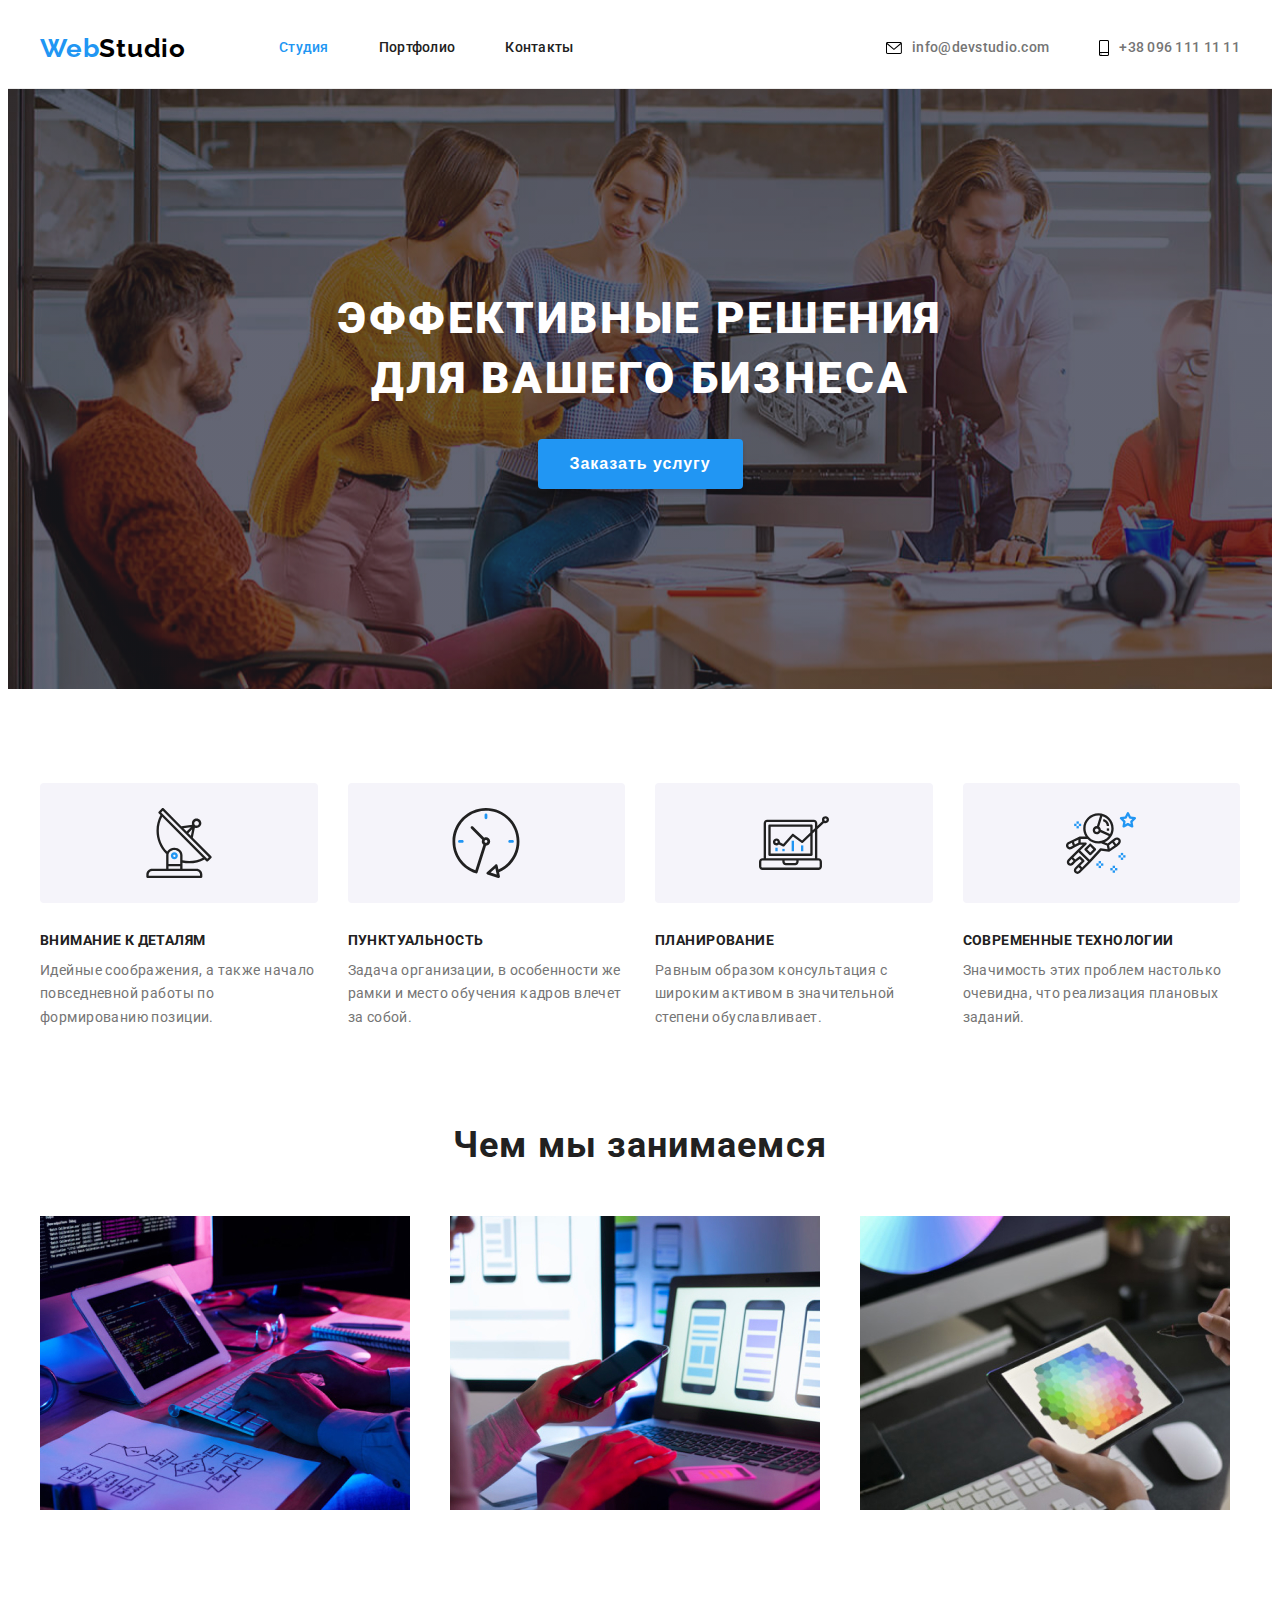
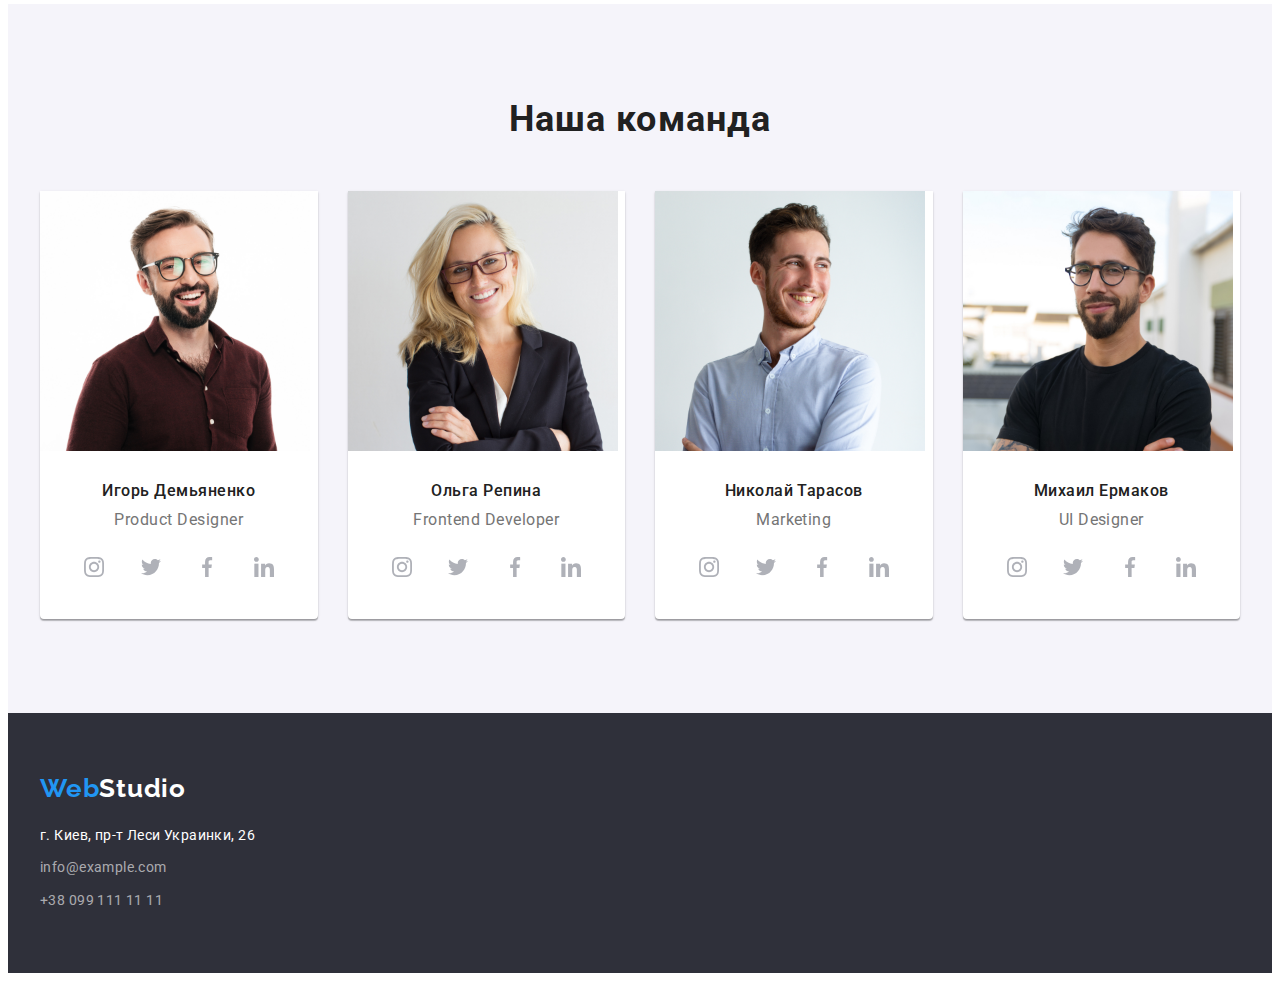
==== commit cd27e120: "сделал соц иконки в нашей команде" ====
--- a/index.html
+++ b/index.html
@@ -136,42 +136,72 @@
                   <div class="block-name-profession">
                      <h3 class="title-name-team">Игорь Демьяненко</h3>
                      <p class="profession">Product Designer</p>
-                  </div>
-                  <ul class="list-icons item">
-                     <li class="item-icon">
-                        <a href="" class="link-social-icon link">
-                           <svg class="social-icon">
-                              <use href="./image/icons.svg#icon-instagram"></use>
-                           </svg>
-                        </a>
-                     </li>
-                     <li class="item-icon">
-                        <a href="" class="link-social-icon link">
-                           <svg class="social-icon">
-                              <use href="./image/icons.svg#icon-twitter"></use>
-                           </svg>
-                        </a>
-                     </li>
-                     <li class="item-icon">
-                        <a href="" class="link-social-icon link">
-                           <svg class="social-icon">
-                              <use href="./image/icons.svg#icon-facebook"></use>
-                           </svg>
-                        </a>
-                     </li>
-                     <li class="item-icon">
-                        <a href="" class="link-social-icon link">
-                           <svg class="social-icon">
-                              <use href="./image/icons.svg#icon-linkedin"></use>
-                           </svg>
-                        </a>
-                     </li>
-                  </ul>
+                     <ul class="list-icons item">
+                        <li class="item-icon">
+                           <a href="" class="link-social-icon link">
+                              <svg class="social-icon">
+                                 <use href="./image/icons.svg#icon-instagram"></use>
+                              </svg>
+                           </a>
+                        </li>
+                        <li class="item-icon">
+                           <a href="" class="link-social-icon link">
+                              <svg class="social-icon">
+                                 <use href="./image/icons.svg#icon-twitter"></use>
+                              </svg>
+                           </a>
+                        </li>
+                        <li class="item-icon">
+                           <a href="" class="link-social-icon link">
+                              <svg class="social-icon">
+                                 <use href="./image/icons.svg#icon-facebook"></use>
+                              </svg>
+                           </a>
+                        </li>
+                        <li class="item-icon">
+                           <a href="" class="link-social-icon link">
+                              <svg class="social-icon">
+                                 <use href="./image/icons.svg#icon-linkedin"></use>
+                              </svg>
+                           </a>
+                        </li>
+                     </ul>
+                  </div>
                </li>
                <li class="item-team"><img class="img-team" src="./image/olga.jpg" alt="Ольга" width="270" height="260">
                   <div class="block-name-profession">
                      <h3 class="title-name-team">Ольга Репина</h3>
                      <p class="profession">Frontend Developer</p>
+                     <ul class="list-icons item">
+                        <li class="item-icon">
+                           <a href="" class="link-social-icon link">
+                              <svg class="social-icon">
+                                 <use href="./image/icons.svg#icon-instagram"></use>
+                              </svg>
+                           </a>
+                        </li>
+                        <li class="item-icon">
+                           <a href="" class="link-social-icon link">
+                              <svg class="social-icon">
+                                 <use href="./image/icons.svg#icon-twitter"></use>
+                              </svg>
+                           </a>
+                        </li>
+                        <li class="item-icon">
+                           <a href="" class="link-social-icon link">
+                              <svg class="social-icon">
+                                 <use href="./image/icons.svg#icon-facebook"></use>
+                              </svg>
+                           </a>
+                        </li>
+                        <li class="item-icon">
+                           <a href="" class="link-social-icon link">
+                              <svg class="social-icon">
+                                 <use href="./image/icons.svg#icon-linkedin"></use>
+                              </svg>
+                           </a>
+                        </li>
+                     </ul>
                   </div>
                </li>
                <li class="item-team"><img class="img-team" src="./image/niko.jpg" alt="Николай" width="270"
@@ -179,12 +209,72 @@
                   <div class="block-name-profession">
                      <h3 class="title-name-team">Николай Тарасов</h3>
                      <p class="profession">Marketing</p>
+                     <ul class="list-icons item">
+                        <li class="item-icon">
+                           <a href="" class="link-social-icon link">
+                              <svg class="social-icon">
+                                 <use href="./image/icons.svg#icon-instagram"></use>
+                              </svg>
+                           </a>
+                        </li>
+                        <li class="item-icon">
+                           <a href="" class="link-social-icon link">
+                              <svg class="social-icon">
+                                 <use href="./image/icons.svg#icon-twitter"></use>
+                              </svg>
+                           </a>
+                        </li>
+                        <li class="item-icon">
+                           <a href="" class="link-social-icon link">
+                              <svg class="social-icon">
+                                 <use href="./image/icons.svg#icon-facebook"></use>
+                              </svg>
+                           </a>
+                        </li>
+                        <li class="item-icon">
+                           <a href="" class="link-social-icon link">
+                              <svg class="social-icon">
+                                 <use href="./image/icons.svg#icon-linkedin"></use>
+                              </svg>
+                           </a>
+                        </li>
+                     </ul>
                   </div>
                </li>
                <li class="item-team"><img class="img-team" src="./image/miha.jpg" alt="Михаил" width="270" height="260">
                   <div class="block-name-profession">
                      <h3 class="title-name-team">Михаил Ермаков</h3>
                      <p class="profession">UI Designer</p>
+                     <ul class="list-icons item">
+                        <li class="item-icon">
+                           <a href="" class="link-social-icon link">
+                              <svg class="social-icon">
+                                 <use href="./image/icons.svg#icon-instagram"></use>
+                              </svg>
+                           </a>
+                        </li>
+                        <li class="item-icon">
+                           <a href="" class="link-social-icon link">
+                              <svg class="social-icon">
+                                 <use href="./image/icons.svg#icon-twitter"></use>
+                              </svg>
+                           </a>
+                        </li>
+                        <li class="item-icon">
+                           <a href="" class="link-social-icon link">
+                              <svg class="social-icon">
+                                 <use href="./image/icons.svg#icon-facebook"></use>
+                              </svg>
+                           </a>
+                        </li>
+                        <li class="item-icon">
+                           <a href="" class="link-social-icon link">
+                              <svg class="social-icon">
+                                 <use href="./image/icons.svg#icon-linkedin"></use>
+                              </svg>
+                           </a>
+                        </li>
+                     </ul>
                   </div>
                </li>
             </ul>
--- a/css/styles.css
+++ b/css/styles.css
@@ -334,20 +334,29 @@
    display: flex;
    justify-content: space-between;
    align-items: center;
-   width: 206px;
-   /* height: 44px; */
-   margin: 0 auto;
+}
+
+.link-social-icon {
+   display: flex;
+   justify-content: center;
+   align-items: center;
    padding: 12px;
- }
-
- .link-social-icon {
-    padding: 12px;
- }
-
- .link-social-icon:hover,
- .link-social-icon:focus {
-    background-color: var(--color-accent);
- }
+   border-radius: 50%;
+}
+
+.link-social-icon:hover,
+.link-social-icon:focus {
+   background-color: var(--color-accent);
+}
+
+.social-icon {
+   fill: #afb1b8;
+}
+
+.link-social-icon:hover .social-icon,
+.link-social-icon:focus .social-icon {
+   fill: #ffffff;
+}
 /* .item-team + .item-team {
    margin-left: 30px;
 } */
@@ -364,8 +373,8 @@
 }
 
 .block-name-profession {
-   /* padding: 30px 0; */
-   margin-bottom: 16px;
+   padding-left: 32px;
+   padding-right: 32px;
 }
 
 .title-name-team {
@@ -379,6 +388,8 @@
    color: var(--color-title);
 }
 .profession {
+   margin-bottom: 16px;
+
    font-size: 16px;
    line-height: 1.19;
    letter-spacing: 0.03em;
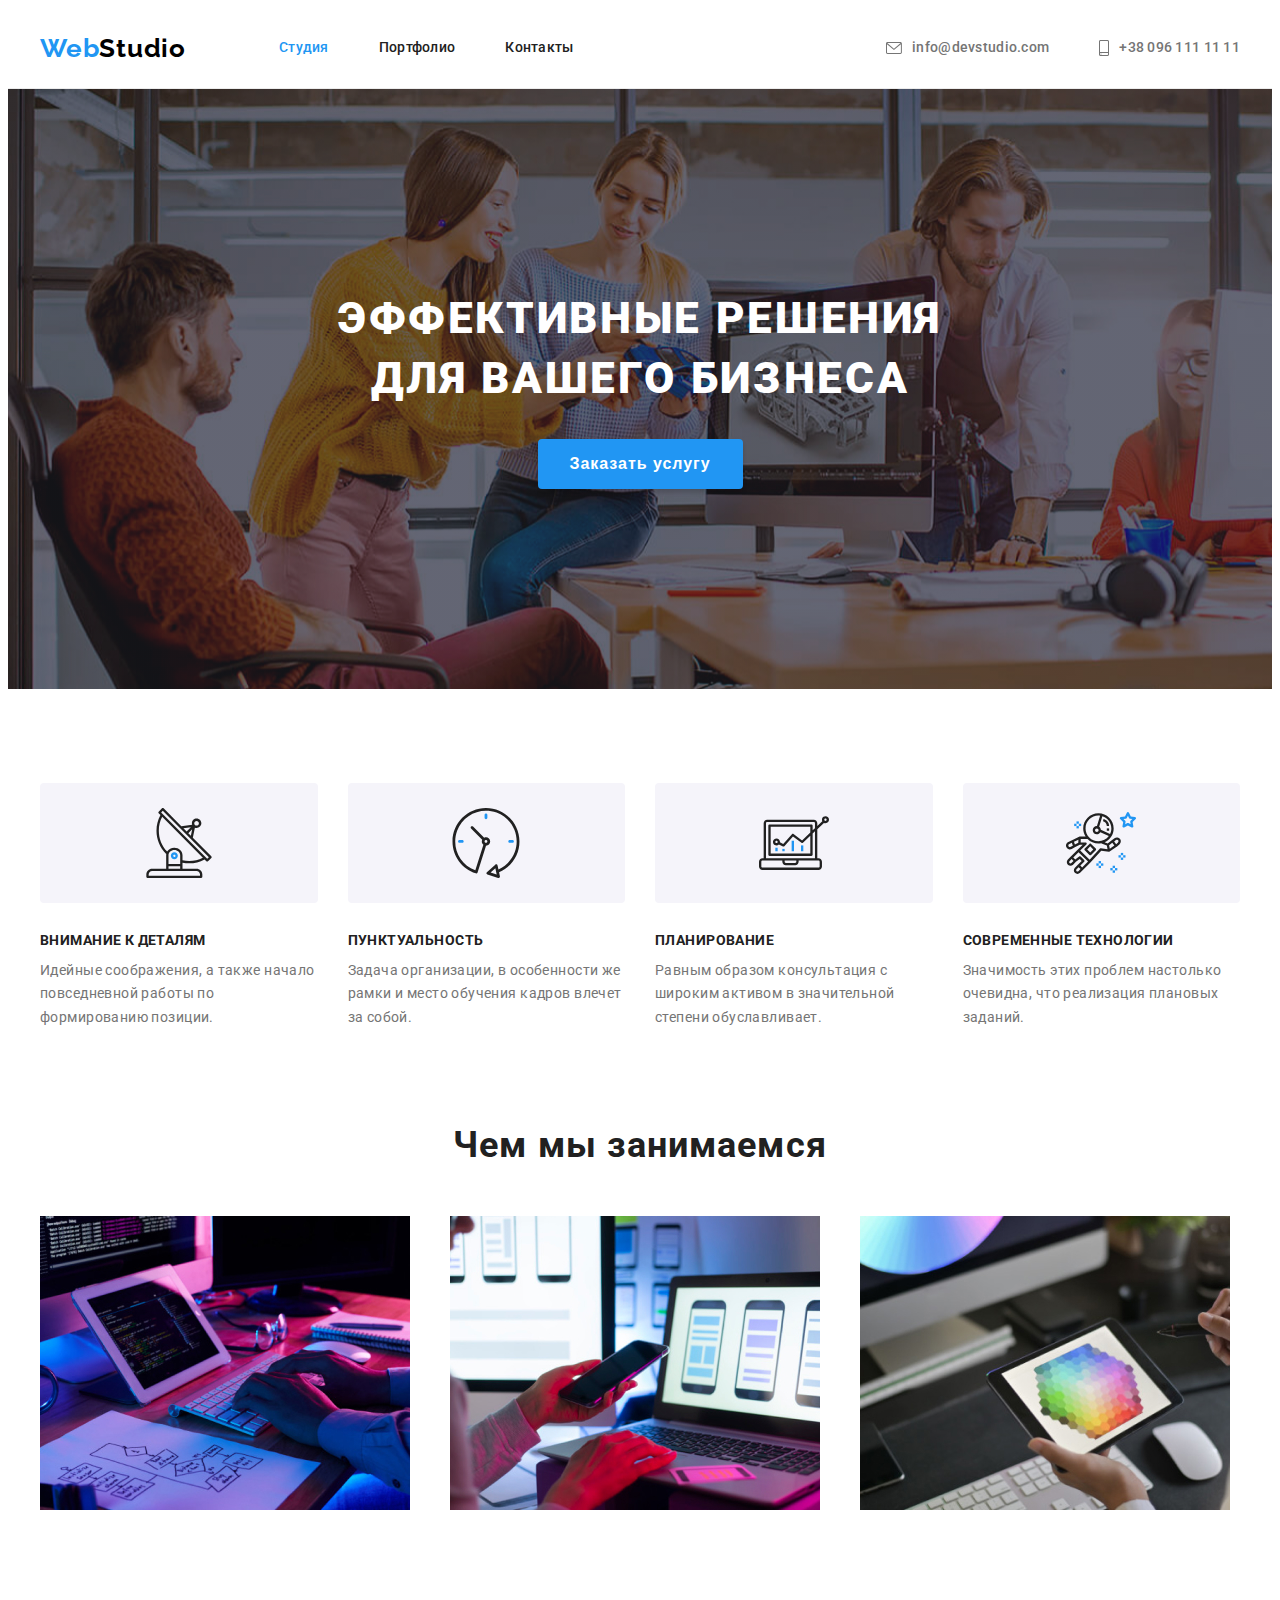
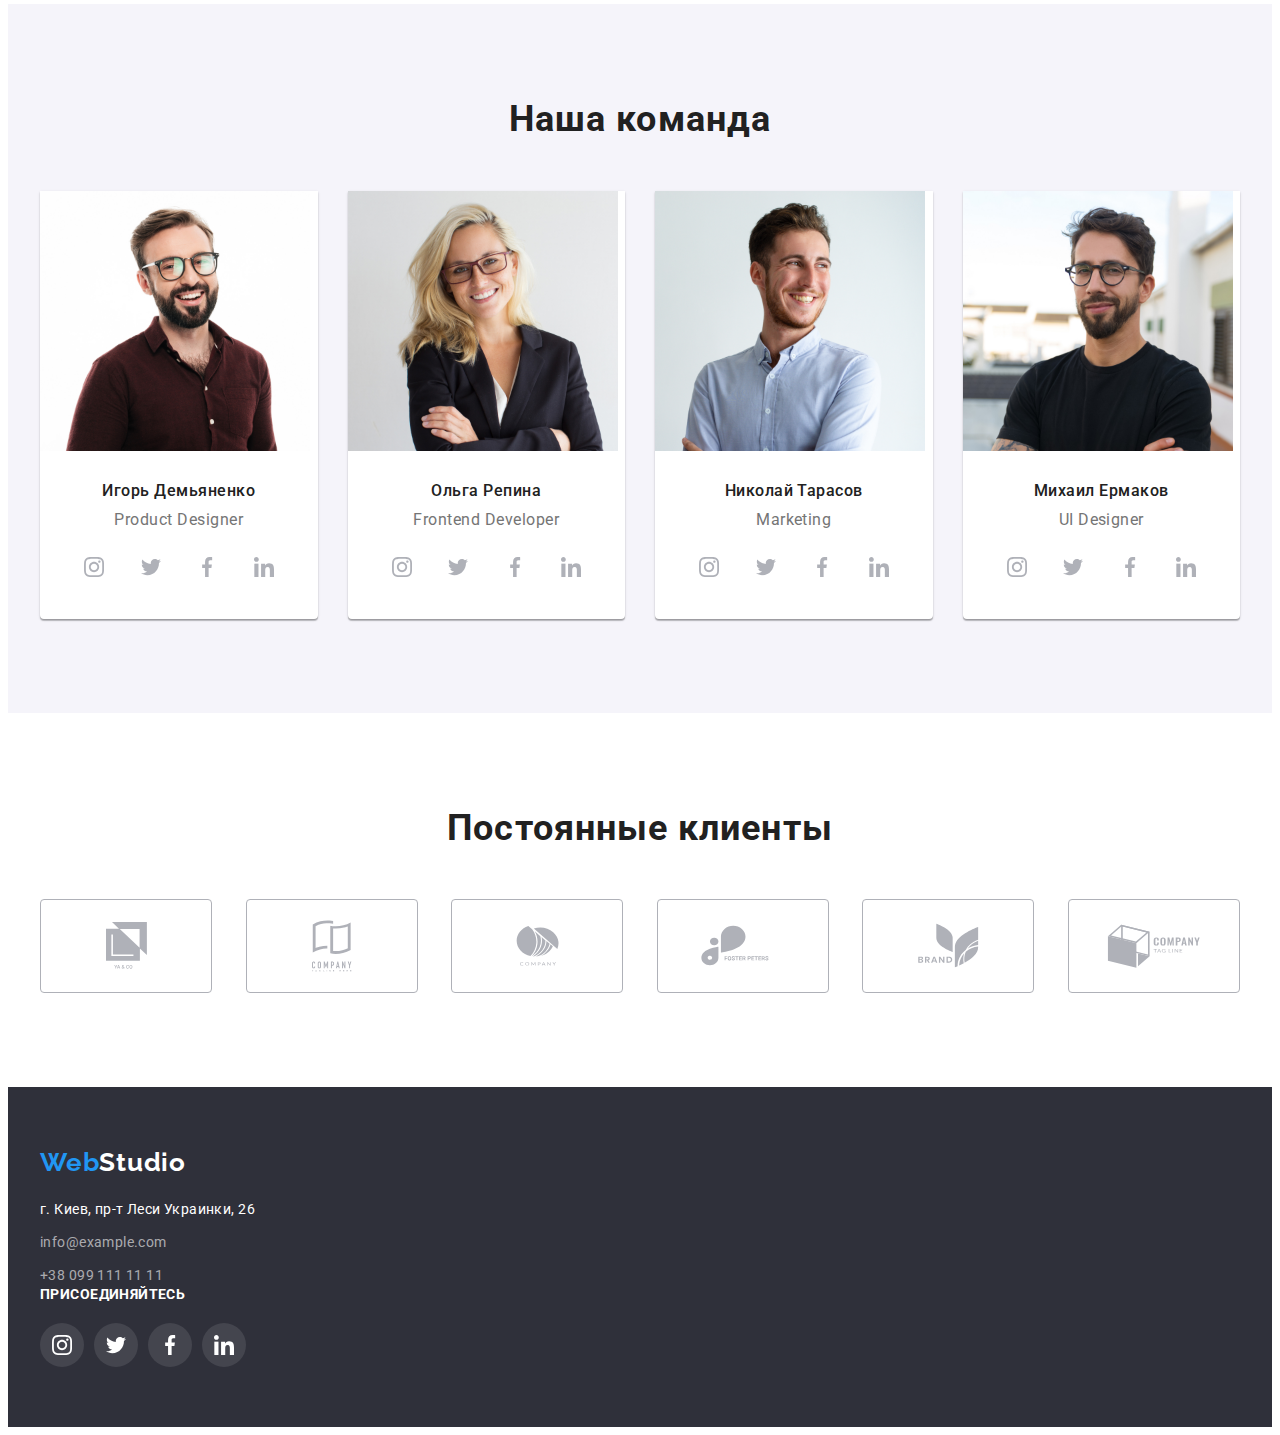
==== commit 19dc5a5f: "добавил все иконки и тени" ====
--- a/index.html
+++ b/index.html
@@ -281,13 +281,75 @@
          </div>
 
       </section>
+
+      <!-- Постоянные клиенты -->
+      <section class="section clients">
+         <div class="container">
+            <h2 class="title-clients">Постоянные клиенты</h2>
+            <ul class="list-clients item">
+               <li class="item-clients">
+                  <a href="" class="link-clients">
+                     <div class="block-link-clients">
+                        <svg class="icon-clients" width="41" height="47">
+                           <use href="./image/icons.svg#icon-group"></use>
+                        </svg>
+                     </div>
+                  </a>
+               </li>
+               <li class="item-clients">
+                  <a href="" class="link-clients">
+                     <div class="block-link-clients"><svg class="icon-clients" width="40" height="52">
+                           <use href="./image/icons.svg#icon-group-1"></use>
+                        </svg>
+                     </div>
+                  </a>
+               </li>
+               <li class="item-clients">
+                  <a href="" class="link-clients">
+                     <div class="block-link-clients">
+                        <svg class="icon-clients" width="43" height="41">
+                           <use href="./image/icons.svg#icon-group-2"></use>
+                        </svg>
+                     </div>
+                  </a>
+               </li>
+               <li class="item-clients">
+                  <a href="" class="link-clients">
+                     <div class="block-link-clients">
+                        <svg class="icon-clients" width="84" height="41">
+                           <use href="./image/icons.svg#icon-group-3"></use>
+                        </svg>
+                     </div>
+                  </a>
+               </li>
+               <li class="item-clients">
+                  <a href="" class="link-clients">
+                     <div class="block-link-clients">
+                        <svg class="icon-clients" width="63" height="45">
+                           <use href="./image/icons.svg#icon-group-4"></use>
+                        </svg>
+                     </div>
+                  </a>
+               </li>
+               <li class="item-clients">
+                  <a href="" class="link-clients">
+                     <div class="block-link-clients">
+                        <svg class="icon-clients" width="94" height="44">
+                           <use href="./image/icons.svg#icon-group-5"></use>
+                        </svg>
+                     </div>
+                  </a>
+               </li>
+            </ul>
+         </div>
+      </section>
    </main>
 
    <!-- Футер контакты -->
    <footer class="page-footer">
       <div class="container background">
          <a class="logo link logo-footer" href="./index.html" lang="en"><span class="logo-accent">Web</span>Studio</a>
-         <address>
+         <address class="footer-adress">
             <ul class="list-contact item">
                <li class="item-adress"><a class="link-adress link" href="https://goo.gl/maps/WN71BLrKNxGnRLgBA"
                      target="blank" rel="noopener noreferrer">г. Киев, пр-т Леси Украинки, 26</a></li>
@@ -298,6 +360,42 @@
                </li>
             </ul>
          </address>
+         <!-- Присоединяйтесь -->
+         <div class="footer-join">
+            <h2 class="footer-title">присоединяйтесь</h2>
+            <ul class="list-icons item">
+               <li class="item-icon">
+                  <a href="" class="link-social-icon link">
+                     <svg class="social-icon">
+                        <use href="./image/icons.svg#icon-instagram"></use>
+                     </svg>
+                  </a>
+               </li>
+               <li class="item-icon">
+                  <a href="" class="link-social-icon link">
+                     <svg class="social-icon">
+                        <use href="./image/icons.svg#icon-twitter"></use>
+                     </svg>
+                  </a>
+               </li>
+               <li class="item-icon">
+                  <a href="" class="link-social-icon link">
+                     <svg class="social-icon">
+                        <use href="./image/icons.svg#icon-facebook"></use>
+                     </svg>
+                  </a>
+               </li>
+               <li class="item-icon">
+                  <a href="" class="link-social-icon link">
+                     <svg class="social-icon">
+                        <use href="./image/icons.svg#icon-linkedin"></use>
+                     </svg>
+                  </a>
+               </li>
+            </ul>
+         </div>
+
+
       </div>
 
    </footer>
--- a/css/styles.css
+++ b/css/styles.css
@@ -166,6 +166,7 @@
 }
 
 .contact-icon {
+   fill: currentColor;
    margin-right: 10px;
 }
 
@@ -397,26 +398,71 @@
 }
 /* End our team */
 
+/* Постоянные клиенты */
+/* .section.clients {
+   padding-left: 215px;
+   padding-right: 215px;
+} */
+
+.title-clients {
+   margin-bottom: 50px;
+
+   font-size: 36px;
+   line-height: 1.17;
+   text-align: center;
+   letter-spacing: 0.03em;
+   color: var(--color-title);
+}
+
+.list-clients {
+   display: flex;
+   justify-content: space-between;
+}
+
+.block-link-clients {
+   display: flex;
+   justify-content: center;
+   align-items: center;
+   width: 170px;
+   height: 92px;
+   border: 1px solid #afb1b8;
+   border-radius: 4px;
+}
+
+.block-link-clients:hover,
+.block-link-clients:focus {
+   border-color: var(--color-accent);
+}
+
+.icon-clients {
+   fill: #afb1b8;
+}
+
+.block-link-clients:hover .icon-clients,
+.block-link-clients:focus .icon-clients {
+   fill: var(--color-accent);
+}
+
+/* .link-clients {
+   display: flex;
+   justify-content: center;
+   align-items: center;
+} */
+/* End Постоянные клиенты */
+
 /* Footer */
 .page-footer {
    background-color: var(--color-background);
+   padding: 60px 0px;
 }
 
 footer .logo {
-   padding-top: 60px;
+   padding-top: 0;
    padding-bottom: 0;
-}
-
-.list-contact {
-   margin-top: 20px;
 }
 
 .item-contact {
    margin-top: 9px;
-}
-
-.item-contact:last-child {
-   padding-bottom: 60px;
 }
 
 .link-adress {
@@ -434,7 +480,39 @@
    color: rgba(255, 255, 255, 0.6);
 }
 .logo-footer {
+   margin-bottom: 20px;
    color: #ffffff;
+}
+
+.footer-join {
+   width: 206px;
+}
+
+.footer-title {
+   margin-bottom: 20px;
+
+   font-size: 14px;
+   line-height: 1.14;
+   letter-spacing: 0.03em;
+   text-transform: uppercase;
+   color: #ffffff;
+}
+
+.footer-join .link-social-icon {
+   background-color: rgba(255, 255, 255, 0.1);
+}
+
+.footer-join .link-social-icon:hover,
+.footer-join .link-social-icon:focus {
+   background-color: var(--color-accent);
+}
+
+.footer-join .social-icon {
+   fill: #ffffff;
+}
+
+.footer-adress {
+   margin-right: 70px;
 }
 
 /* Portfolio */
@@ -474,6 +552,7 @@
 .button-portfolio:focus {
    color: #ffffff;
    background: var(--color-accent);
+   box-shadow: 0px 3px 1px rgba(0, 0, 0, 0.1), 0px 1px 2px rgba(0, 0, 0, 0.08), 0px 2px 2px rgba(0, 0, 0, 0.12);
 }
 
 .list-cards {
@@ -490,6 +569,10 @@
    flex-basis: calc((100% - 90px) / 3);
 }
 
+.item-cards:hover {
+   box-shadow: 0px 1px 1px rgba(0, 0, 0, 0.12), 0px 4px 4px rgba(0, 0, 0, 0.06), 1px 4px 6px rgba(0, 0, 0, 0.16);
+}
+
 /* .item-cards:not(:nth-last-child(-n + 3)) {
    margin-bottom: 30px;
 }
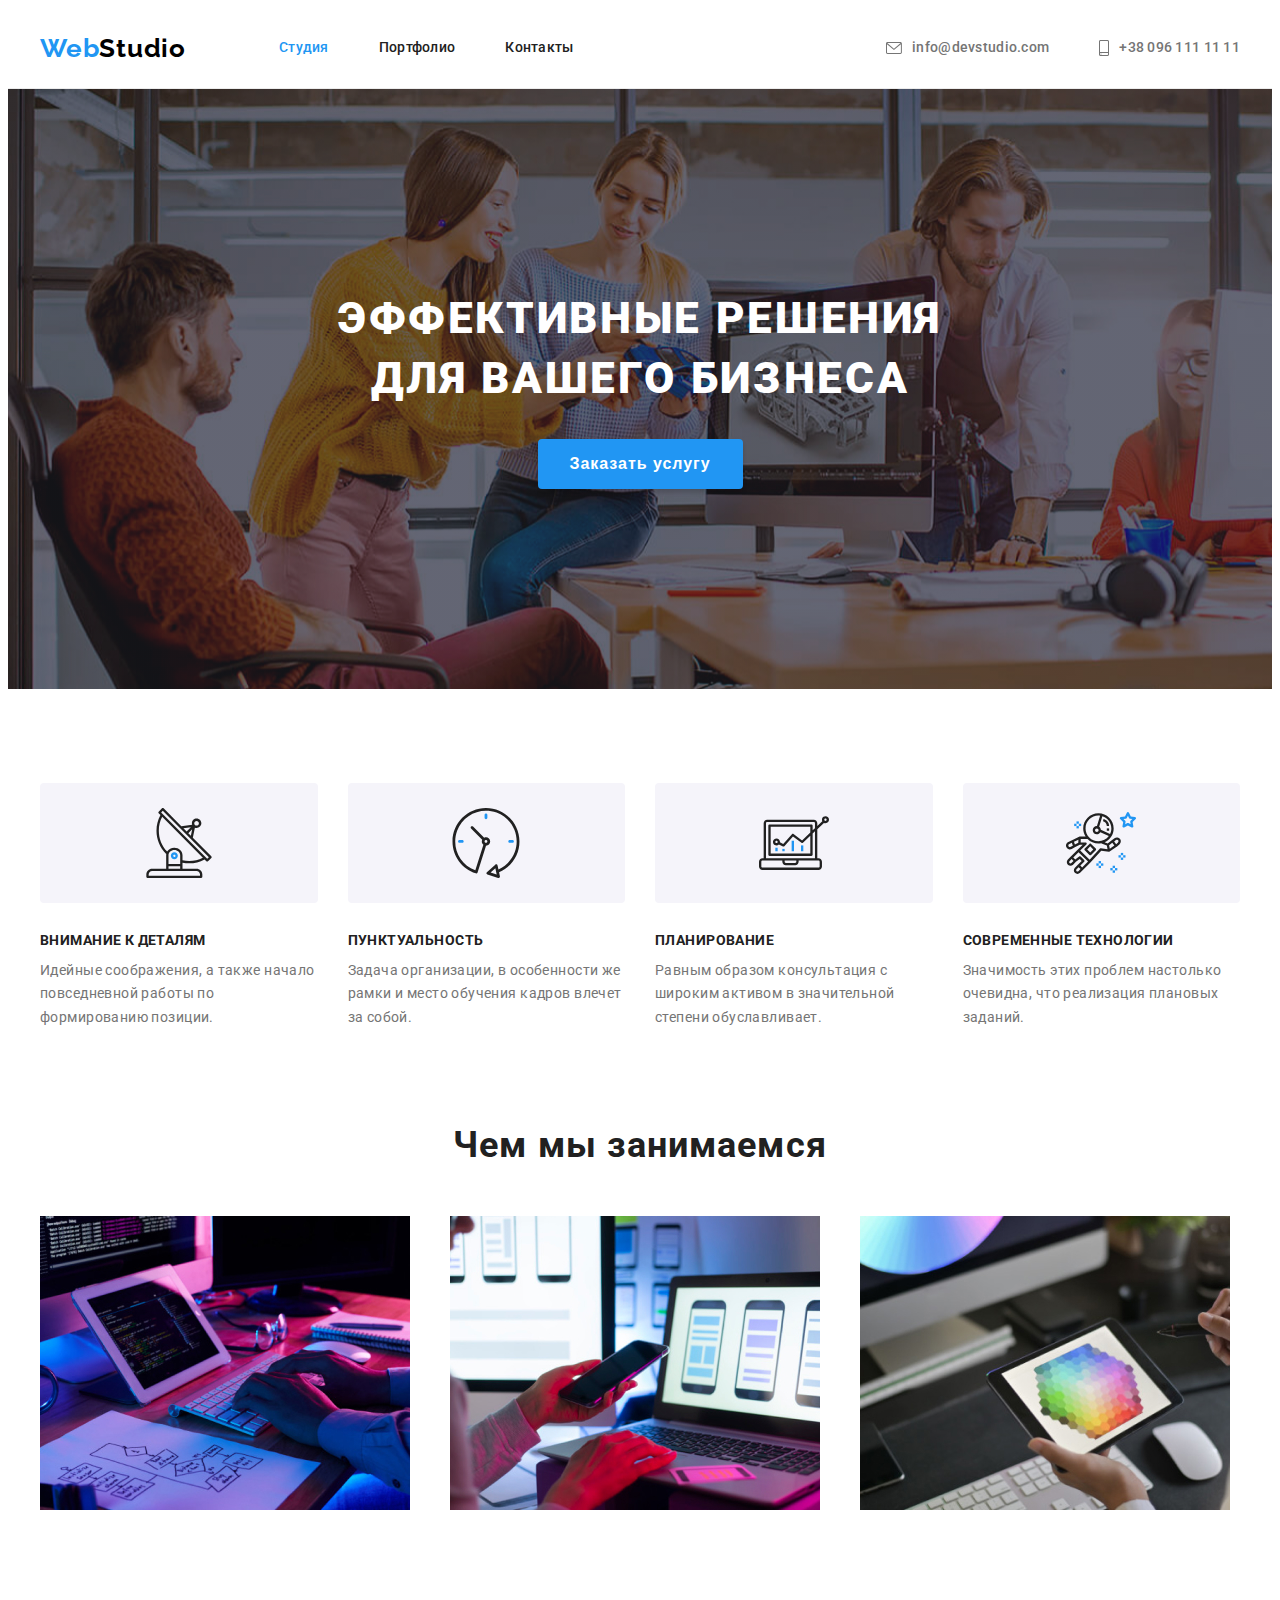
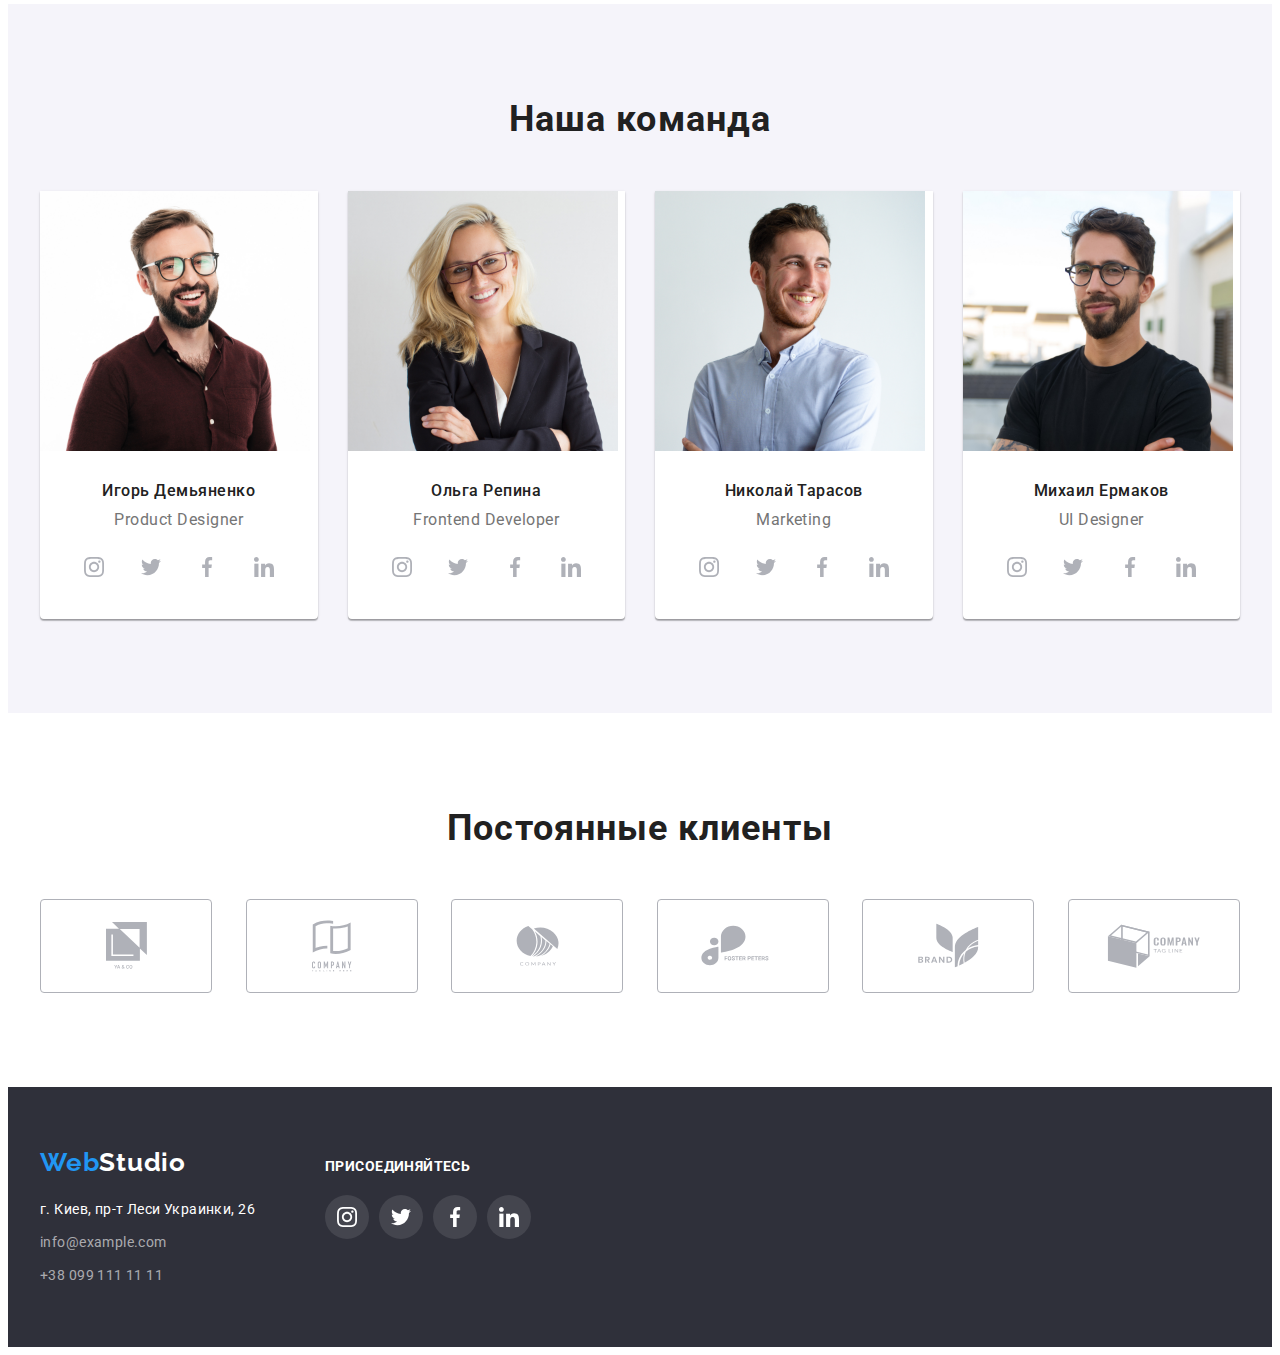
==== commit 776795fc: "доделал футер" ====
--- a/index.html
+++ b/index.html
@@ -348,18 +348,21 @@
    <!-- Футер контакты -->
    <footer class="page-footer">
       <div class="container background">
-         <a class="logo link logo-footer" href="./index.html" lang="en"><span class="logo-accent">Web</span>Studio</a>
-         <address class="footer-adress">
-            <ul class="list-contact item">
-               <li class="item-adress"><a class="link-adress link" href="https://goo.gl/maps/WN71BLrKNxGnRLgBA"
-                     target="blank" rel="noopener noreferrer">г. Киев, пр-т Леси Украинки, 26</a></li>
-               <!-- нужно добавить атрибуты к таргет бланк, не помню какие -->
-               <li class="item-contact"><a class="link-tel-email link"
-                     href="mailto:info@devstudio.com">info@example.com</a></li>
-               <li class="item-contact"><a class="link-tel-email link" href="tel:+380991111111">+38 099 111 11 11</a>
-               </li>
-            </ul>
-         </address>
+         <div class="container-adress">
+            <a class="logo link logo-footer" href="./index.html" lang="en"><span
+                  class="logo-accent">Web</span>Studio</a>
+            <address class="footer-adress">
+               <ul class="list-contact item">
+                  <li class="item-adress"><a class="link-adress link" href="https://goo.gl/maps/WN71BLrKNxGnRLgBA"
+                        target="blank" rel="noopener noreferrer">г. Киев, пр-т Леси Украинки, 26</a></li>
+                  <!-- нужно добавить атрибуты к таргет бланк, не помню какие -->
+                  <li class="item-contact"><a class="link-tel-email link"
+                        href="mailto:info@devstudio.com">info@example.com</a></li>
+                  <li class="item-contact"><a class="link-tel-email link" href="tel:+380991111111">+38 099 111 11 11</a>
+                  </li>
+               </ul>
+            </address>
+         </div>
          <!-- Присоединяйтесь -->
          <div class="footer-join">
             <h2 class="footer-title">присоединяйтесь</h2>
--- a/css/styles.css
+++ b/css/styles.css
@@ -456,6 +456,11 @@
    padding: 60px 0px;
 }
 
+.container.background {
+   display: flex;
+   align-items: baseline;
+}
+
 footer .logo {
    padding-top: 0;
    padding-bottom: 0;
@@ -516,7 +521,6 @@
 }
 
 /* Portfolio */
-
 .list-button {
    display: flex;
    justify-content: center;
